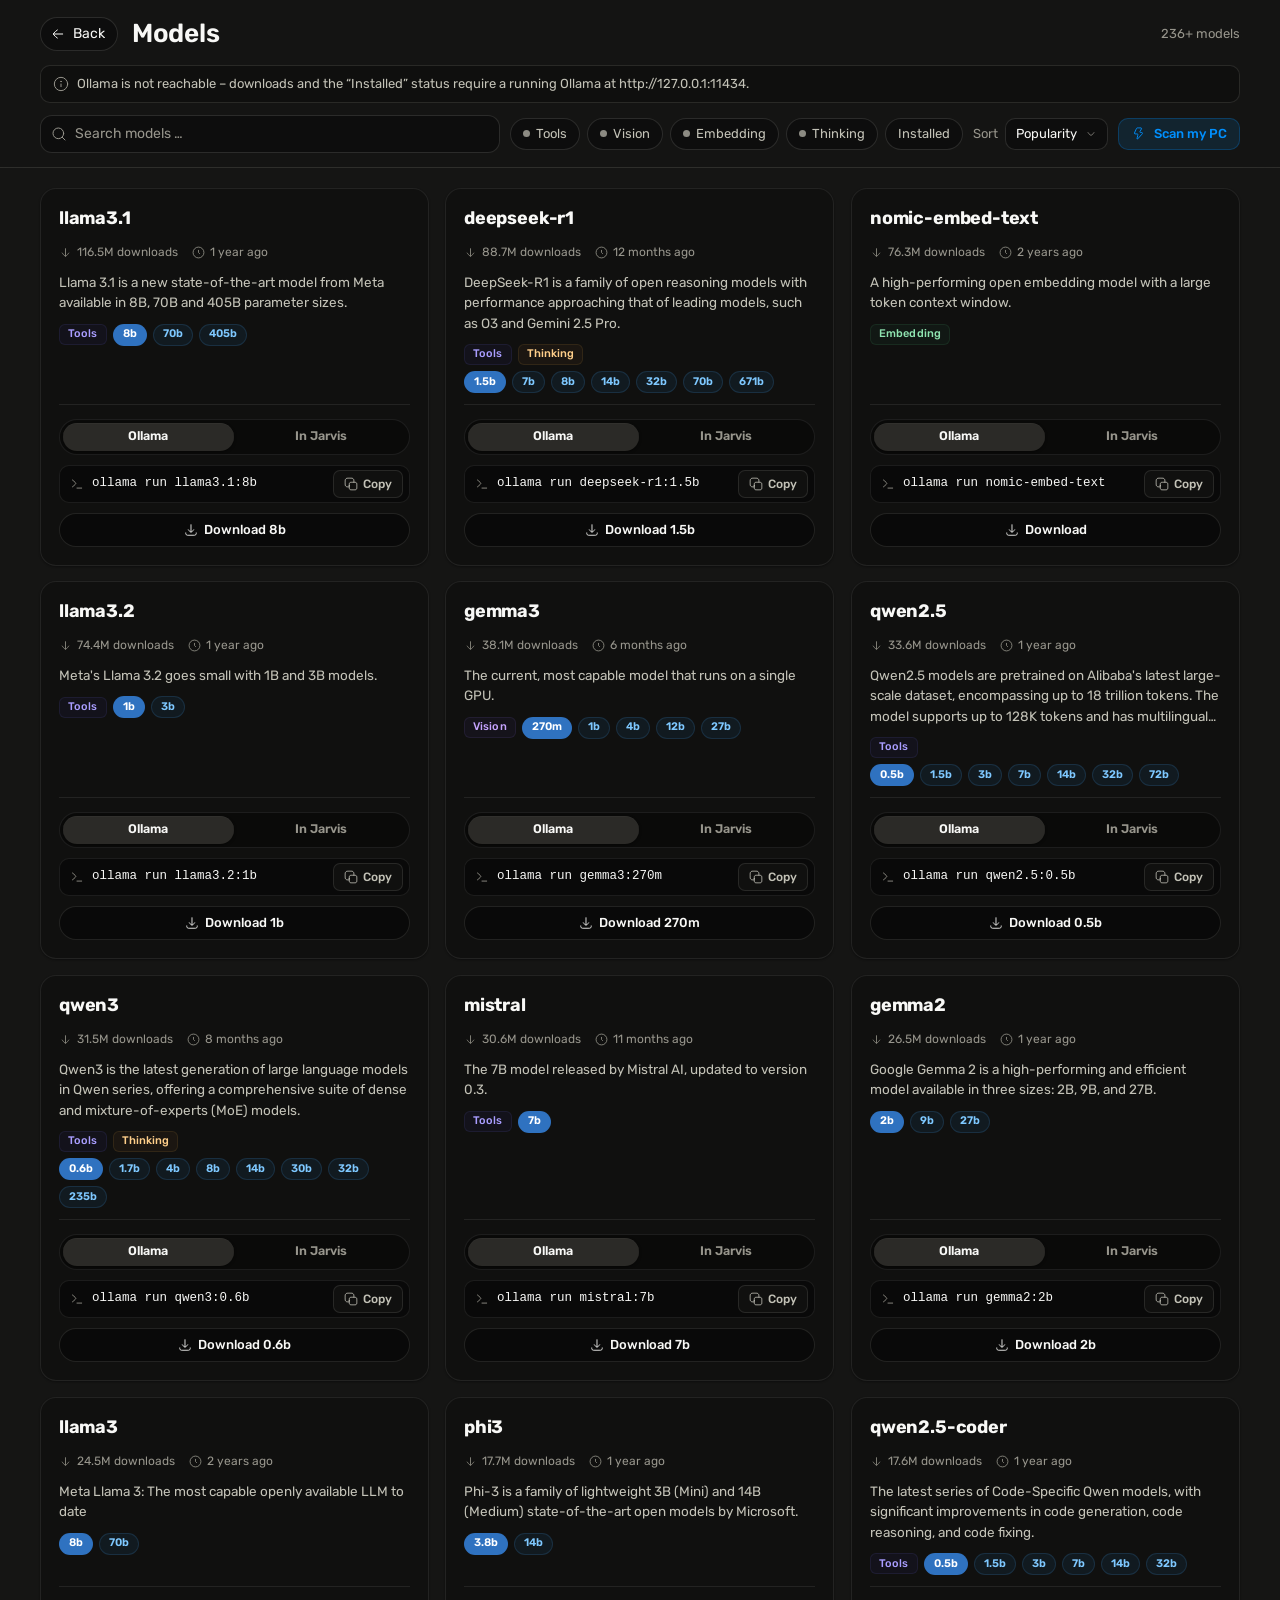
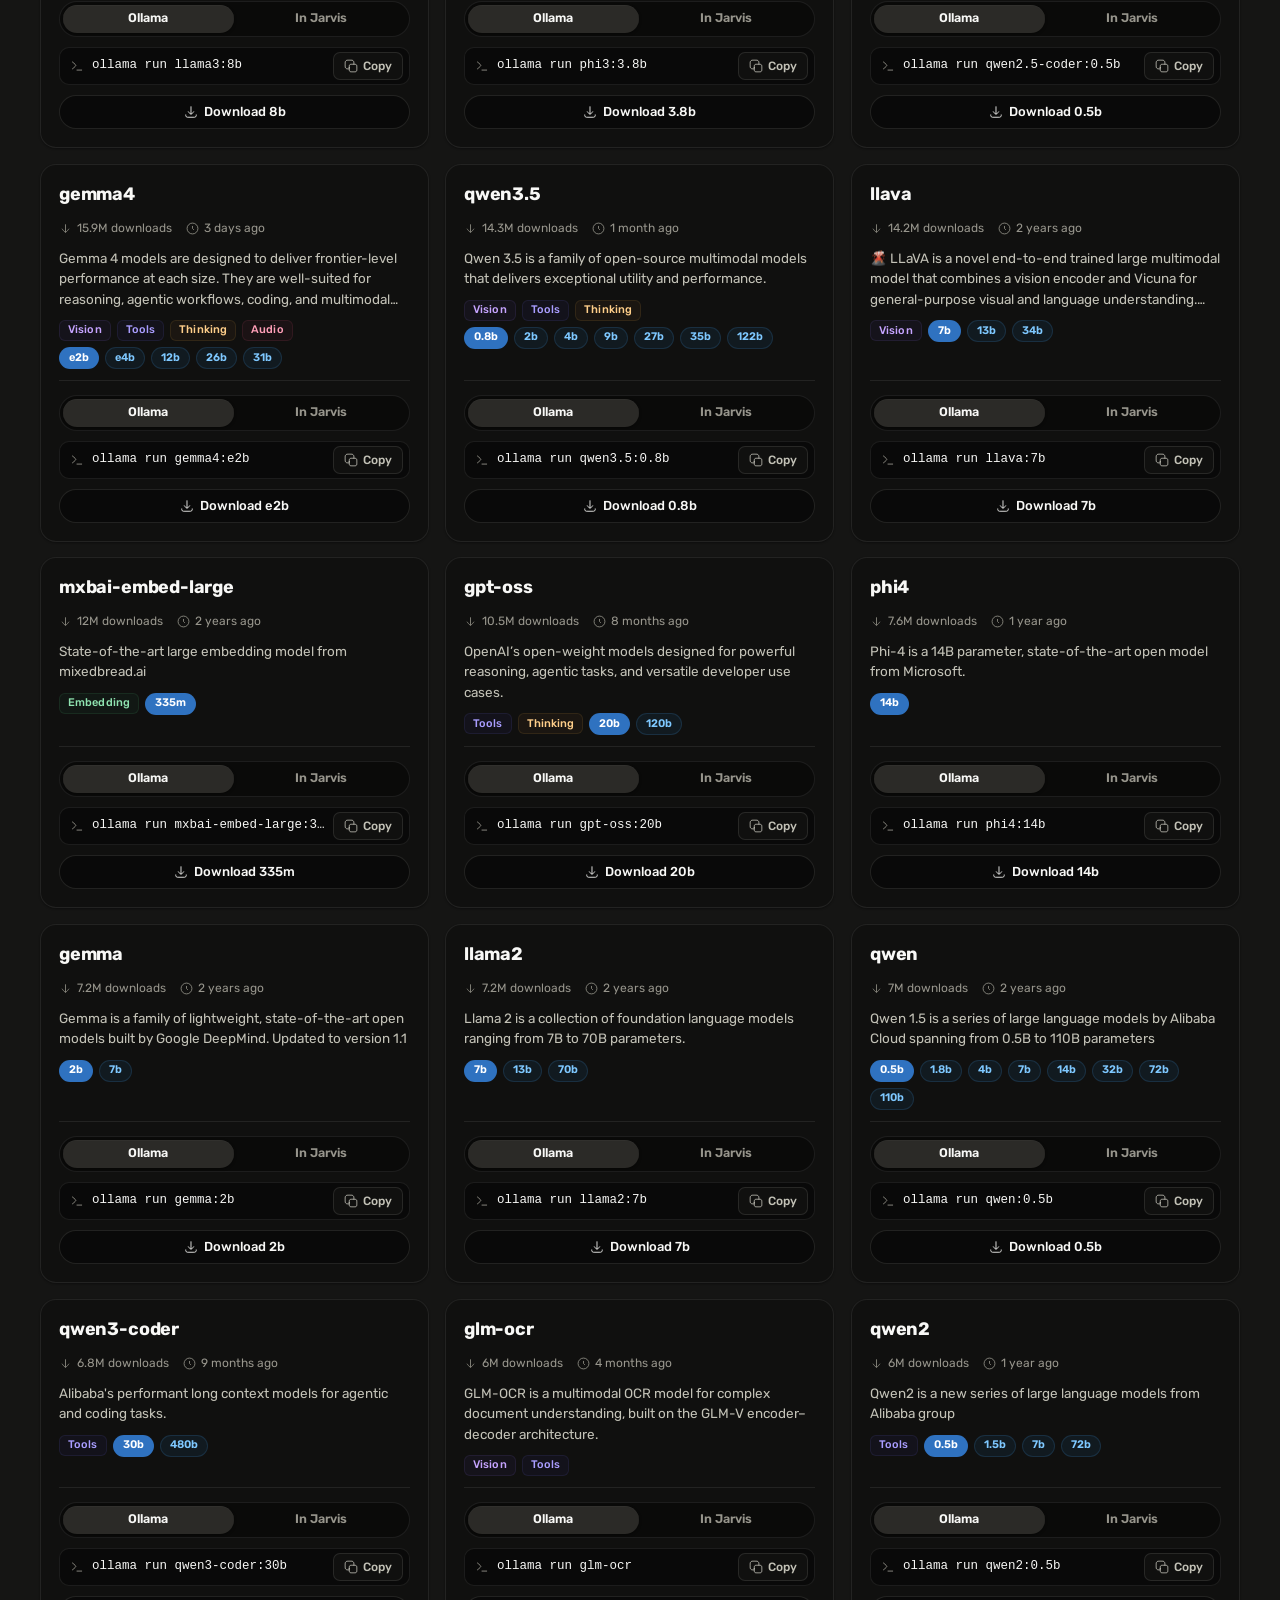
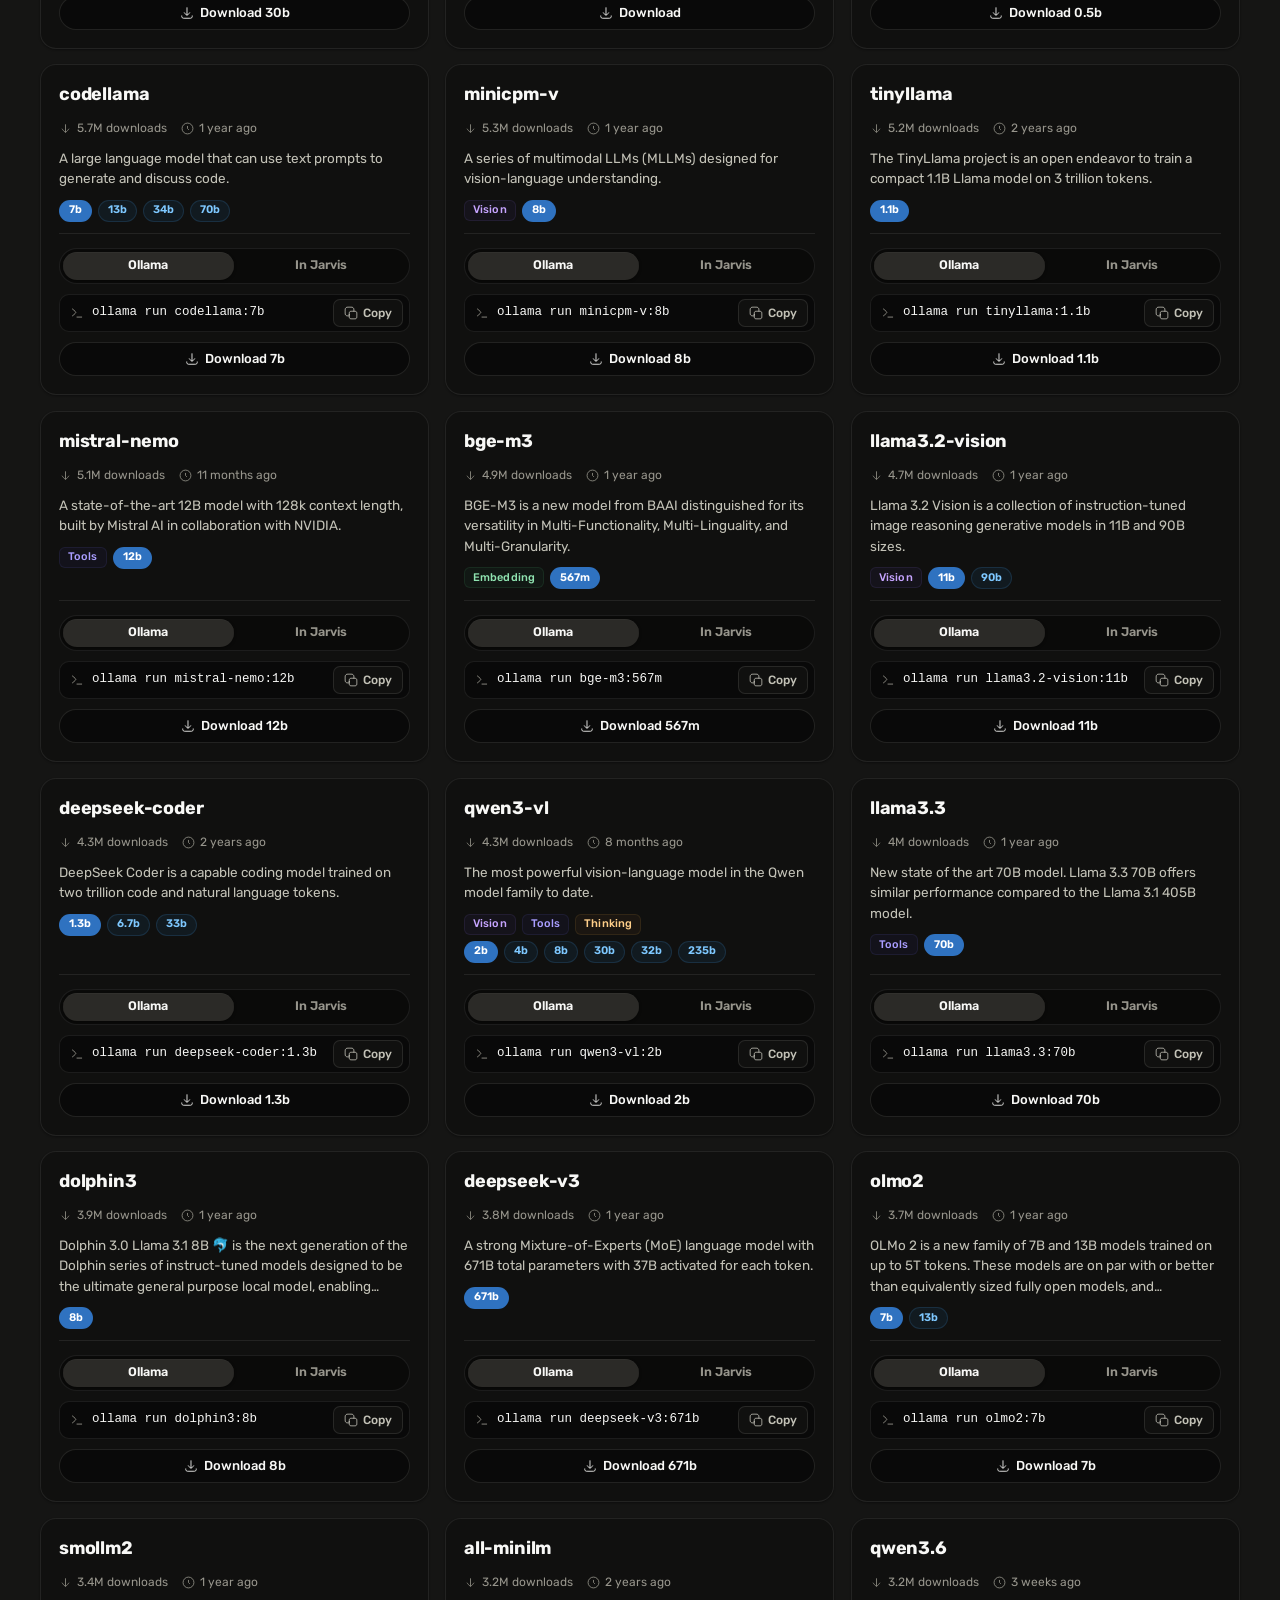
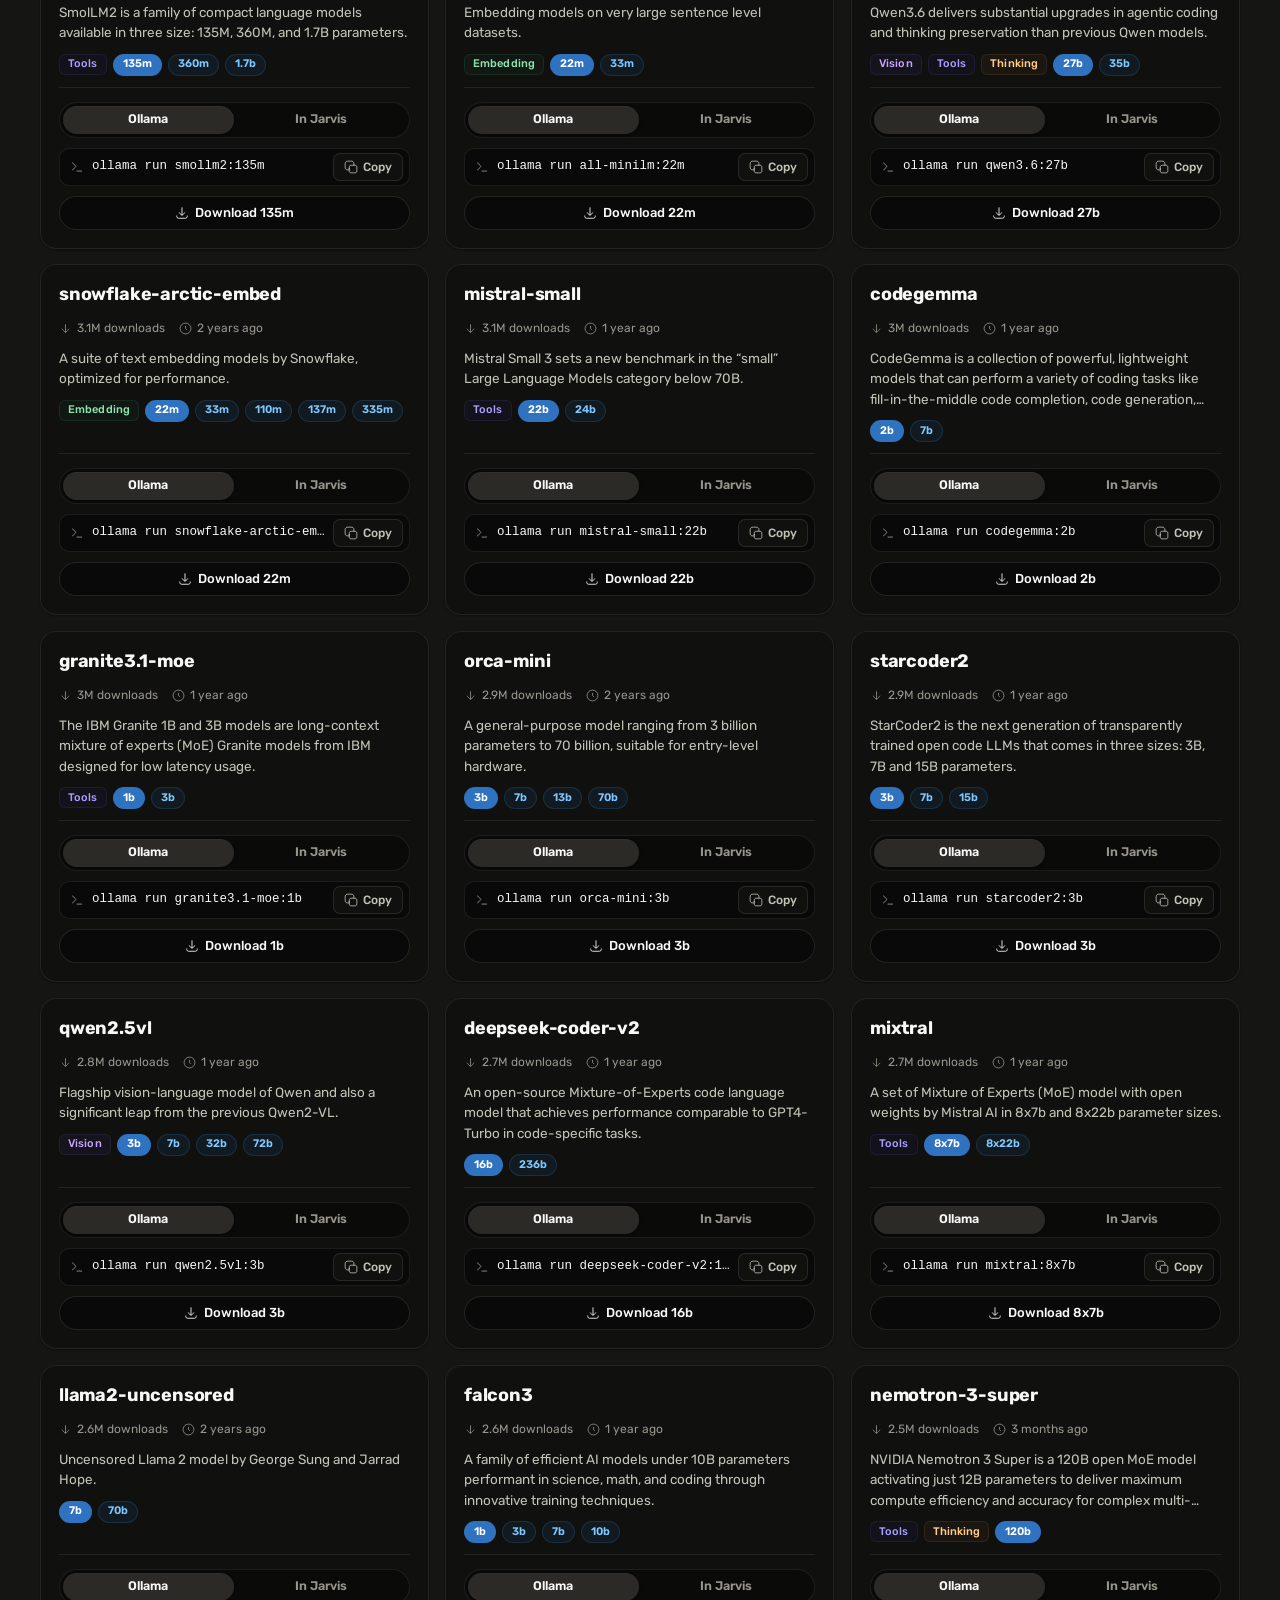
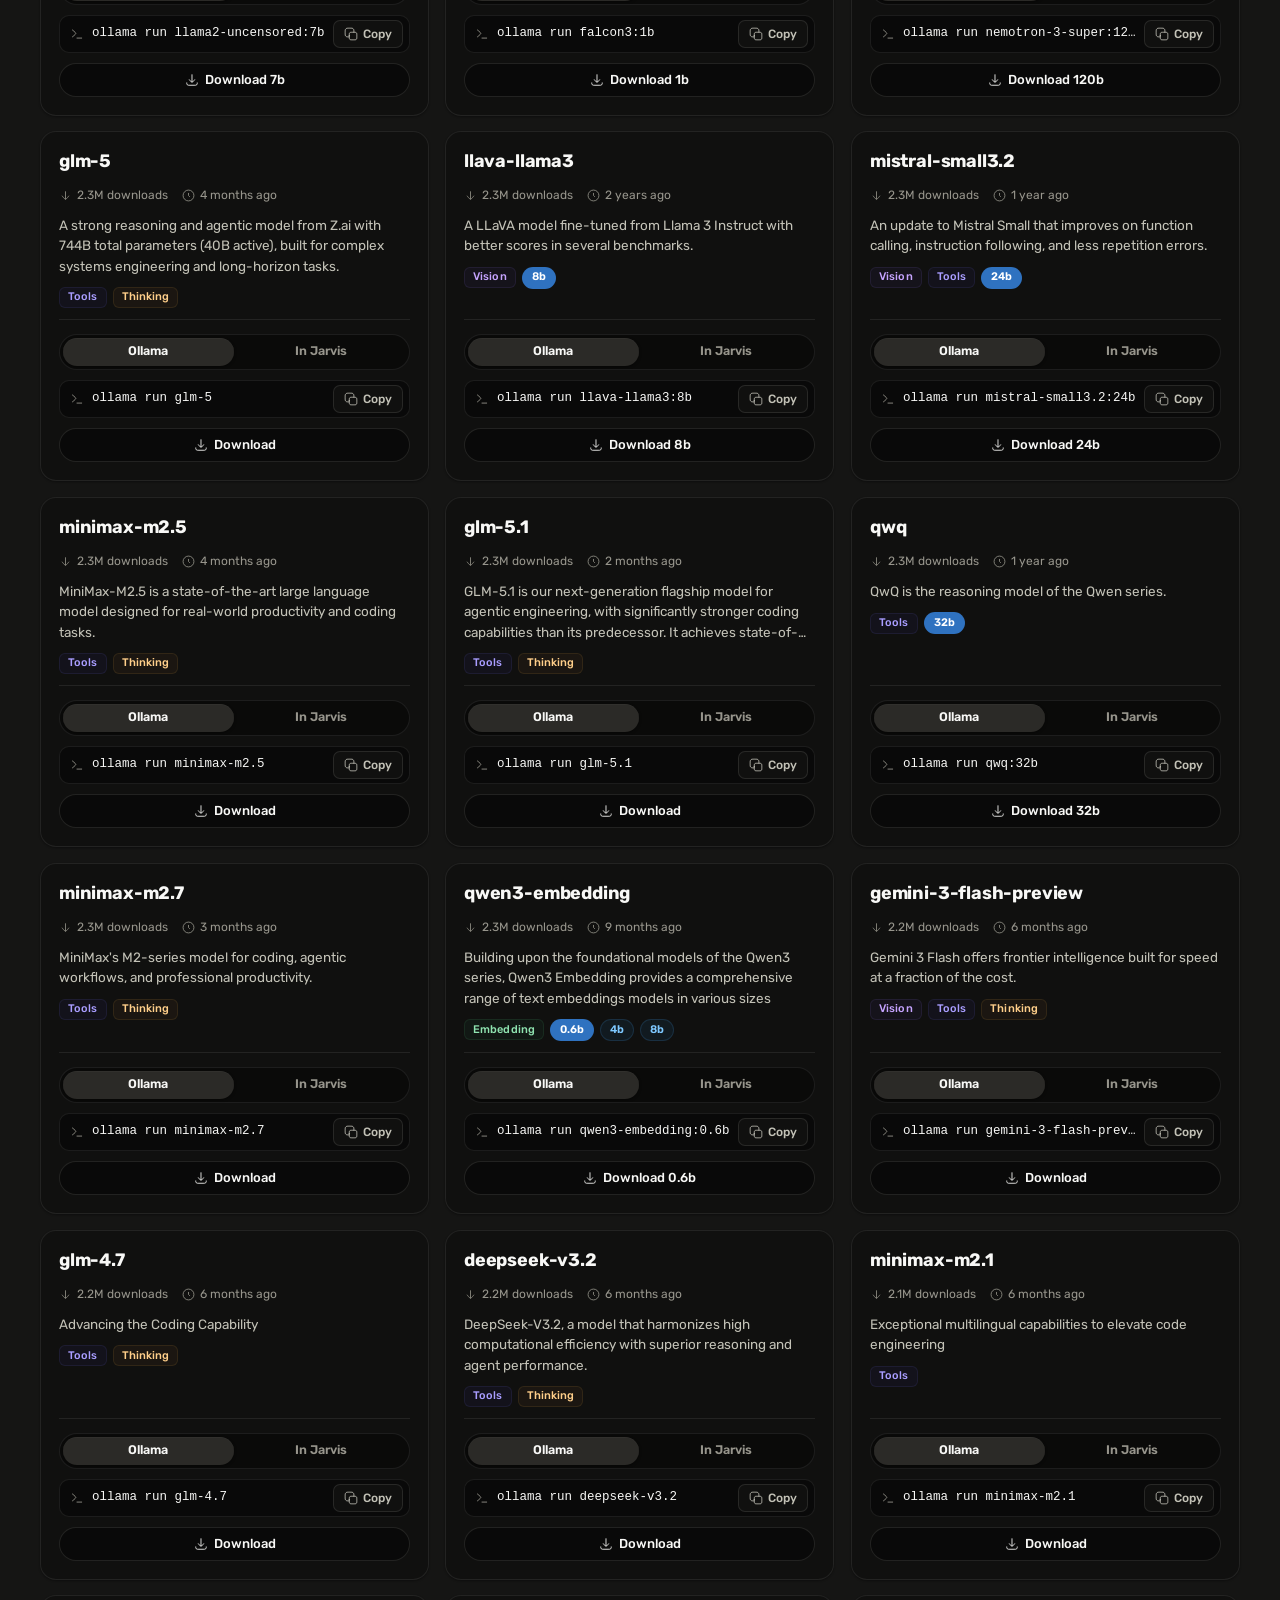
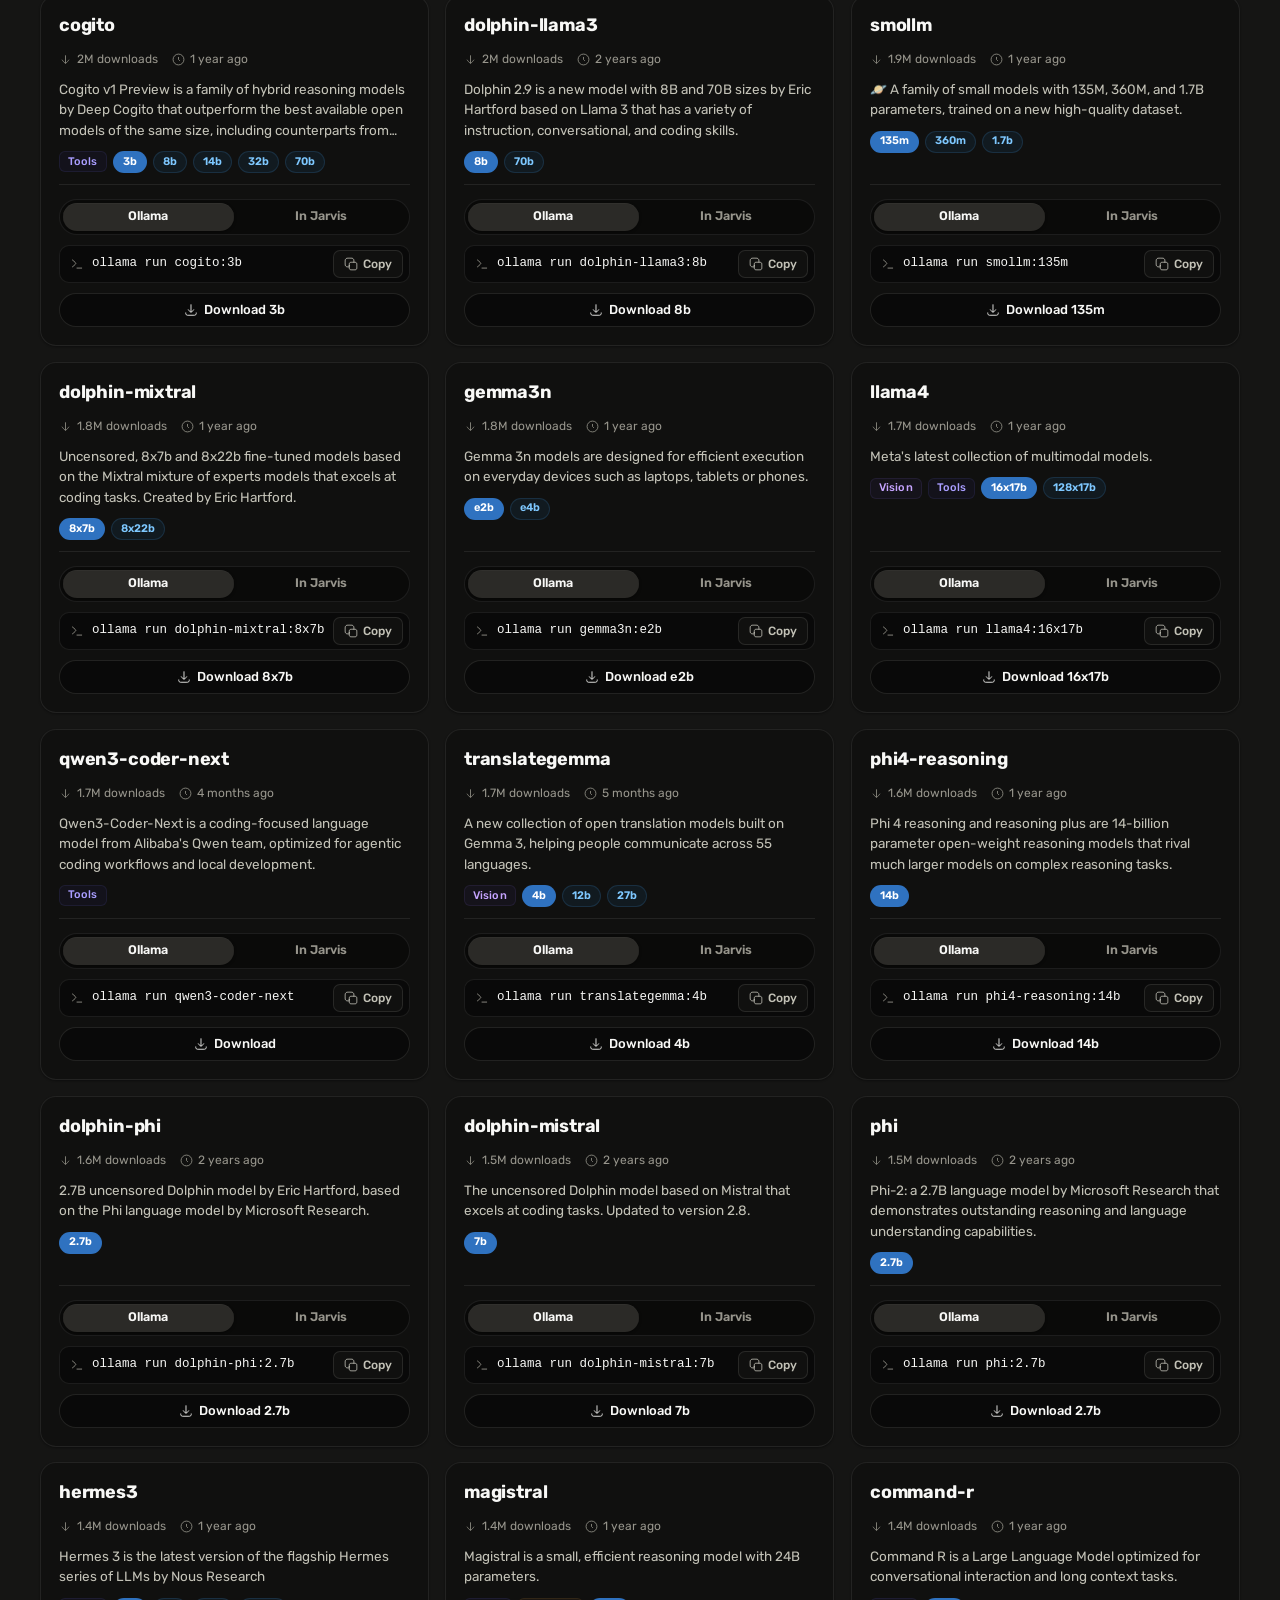
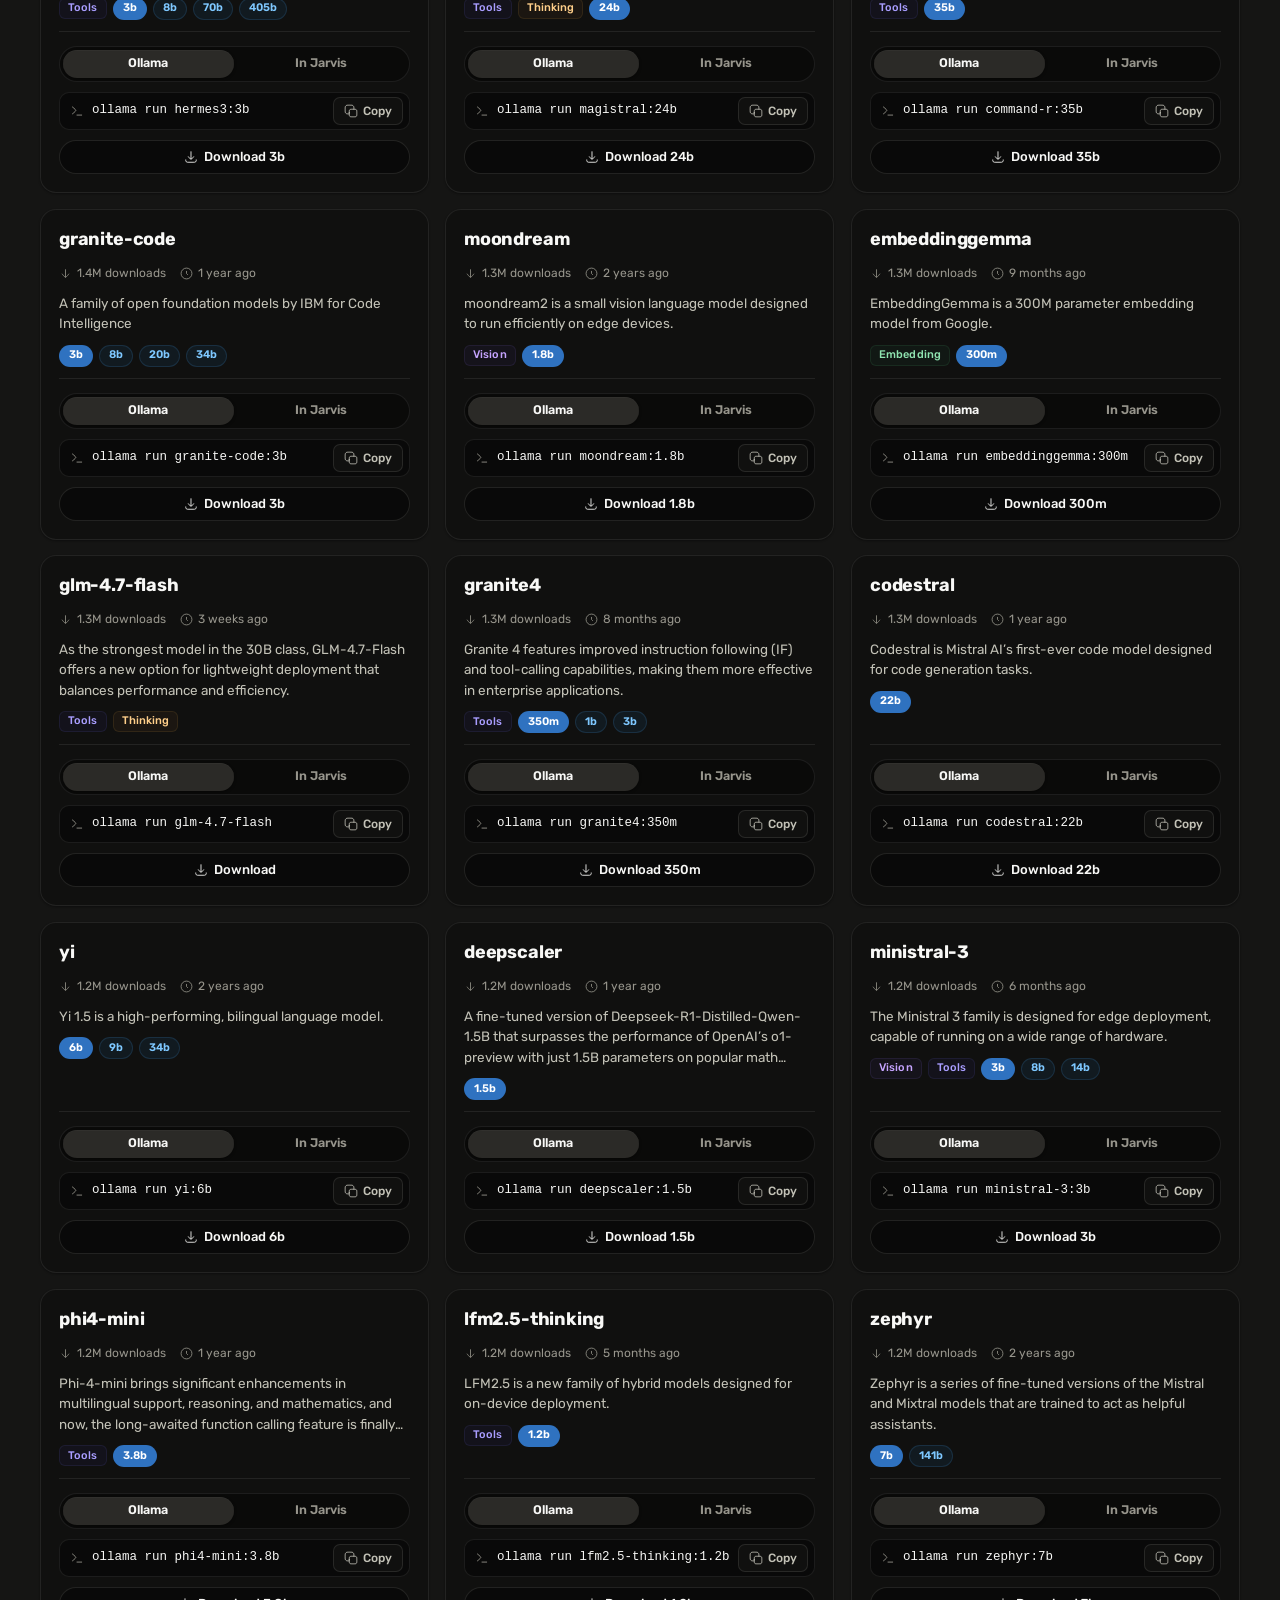
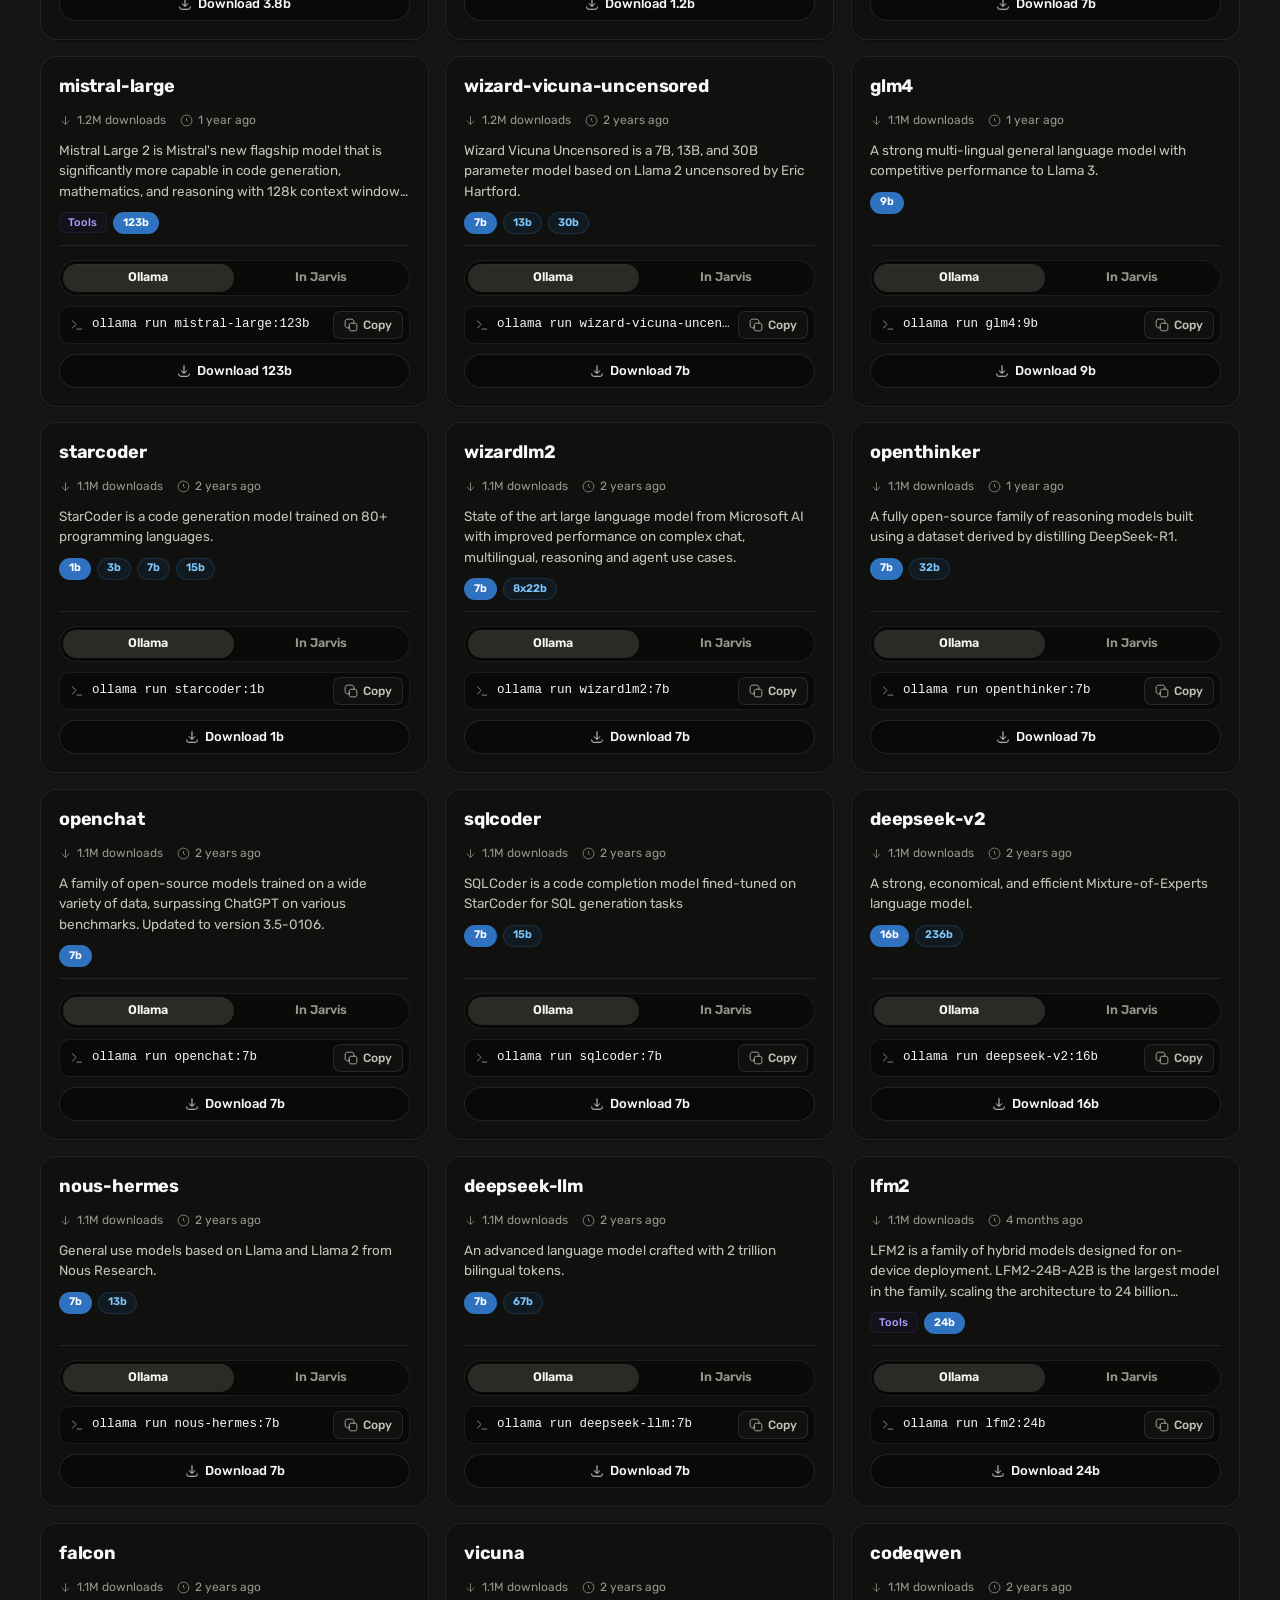
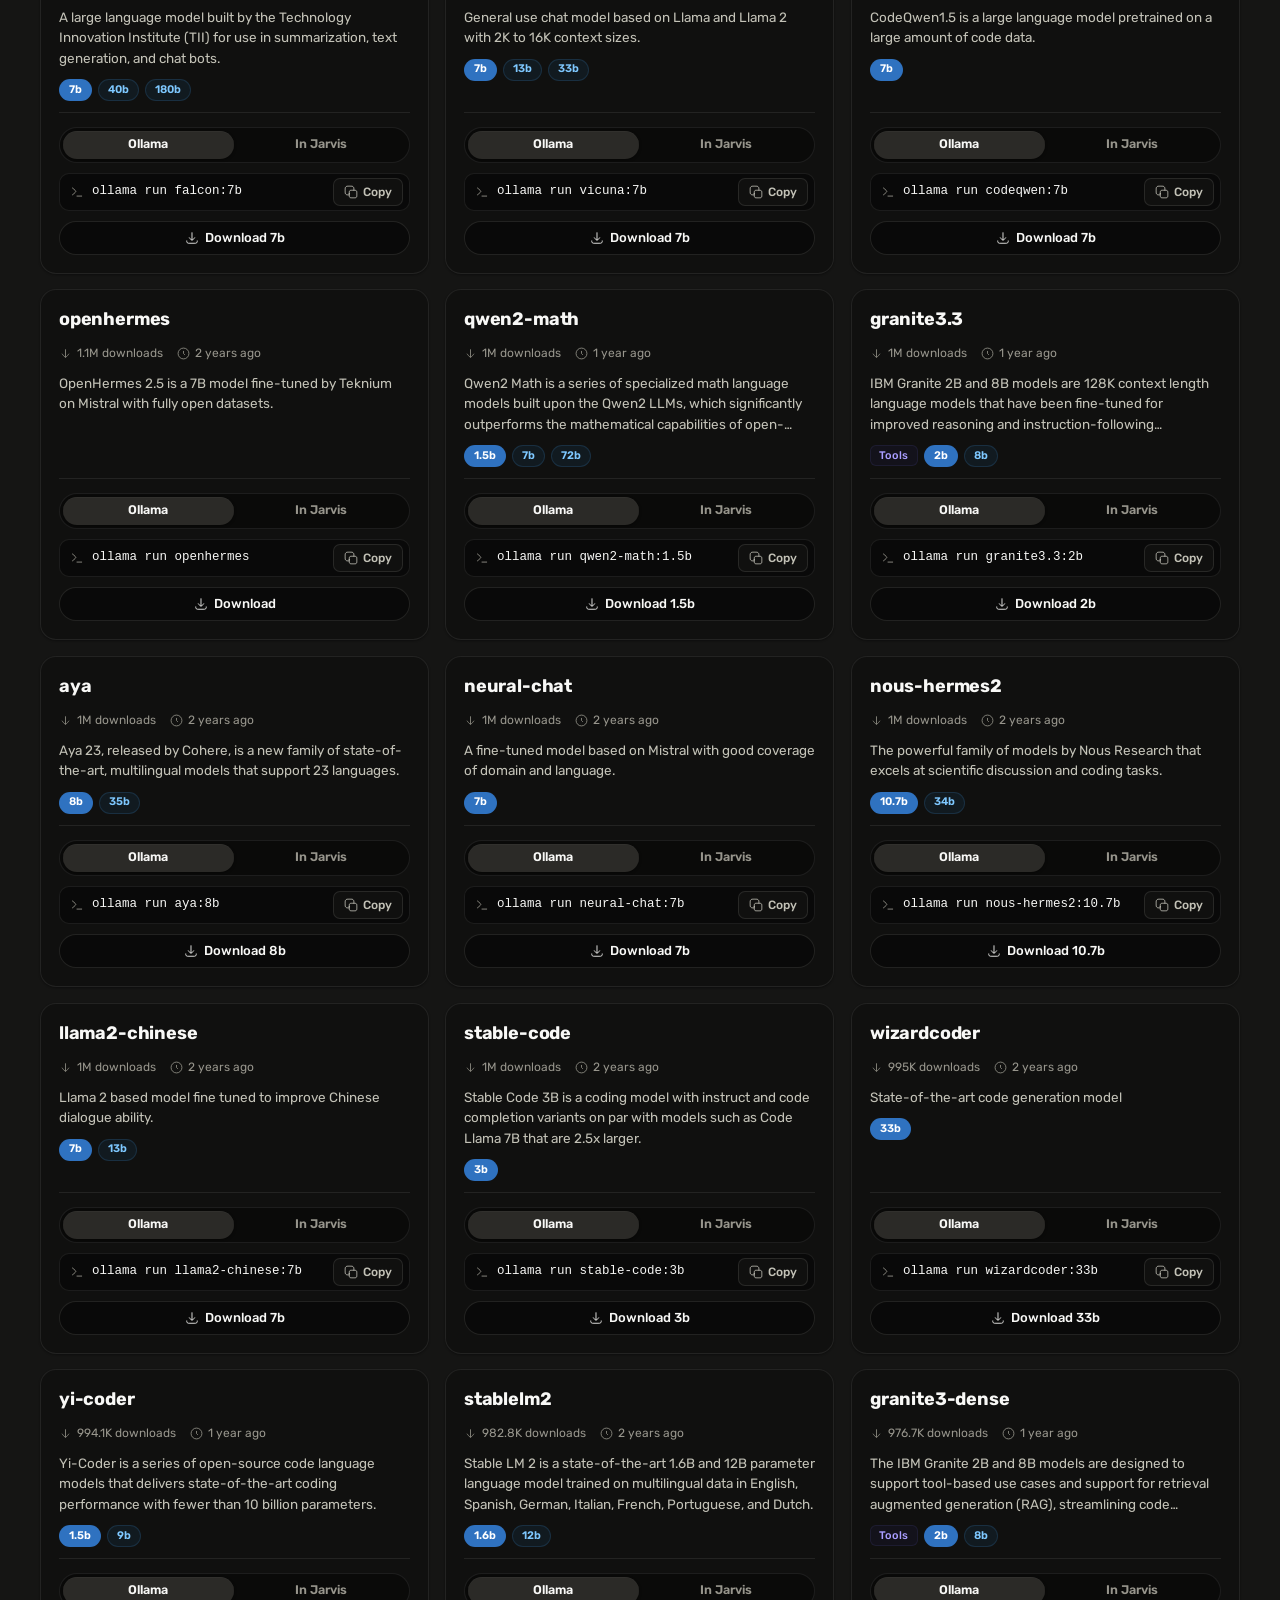
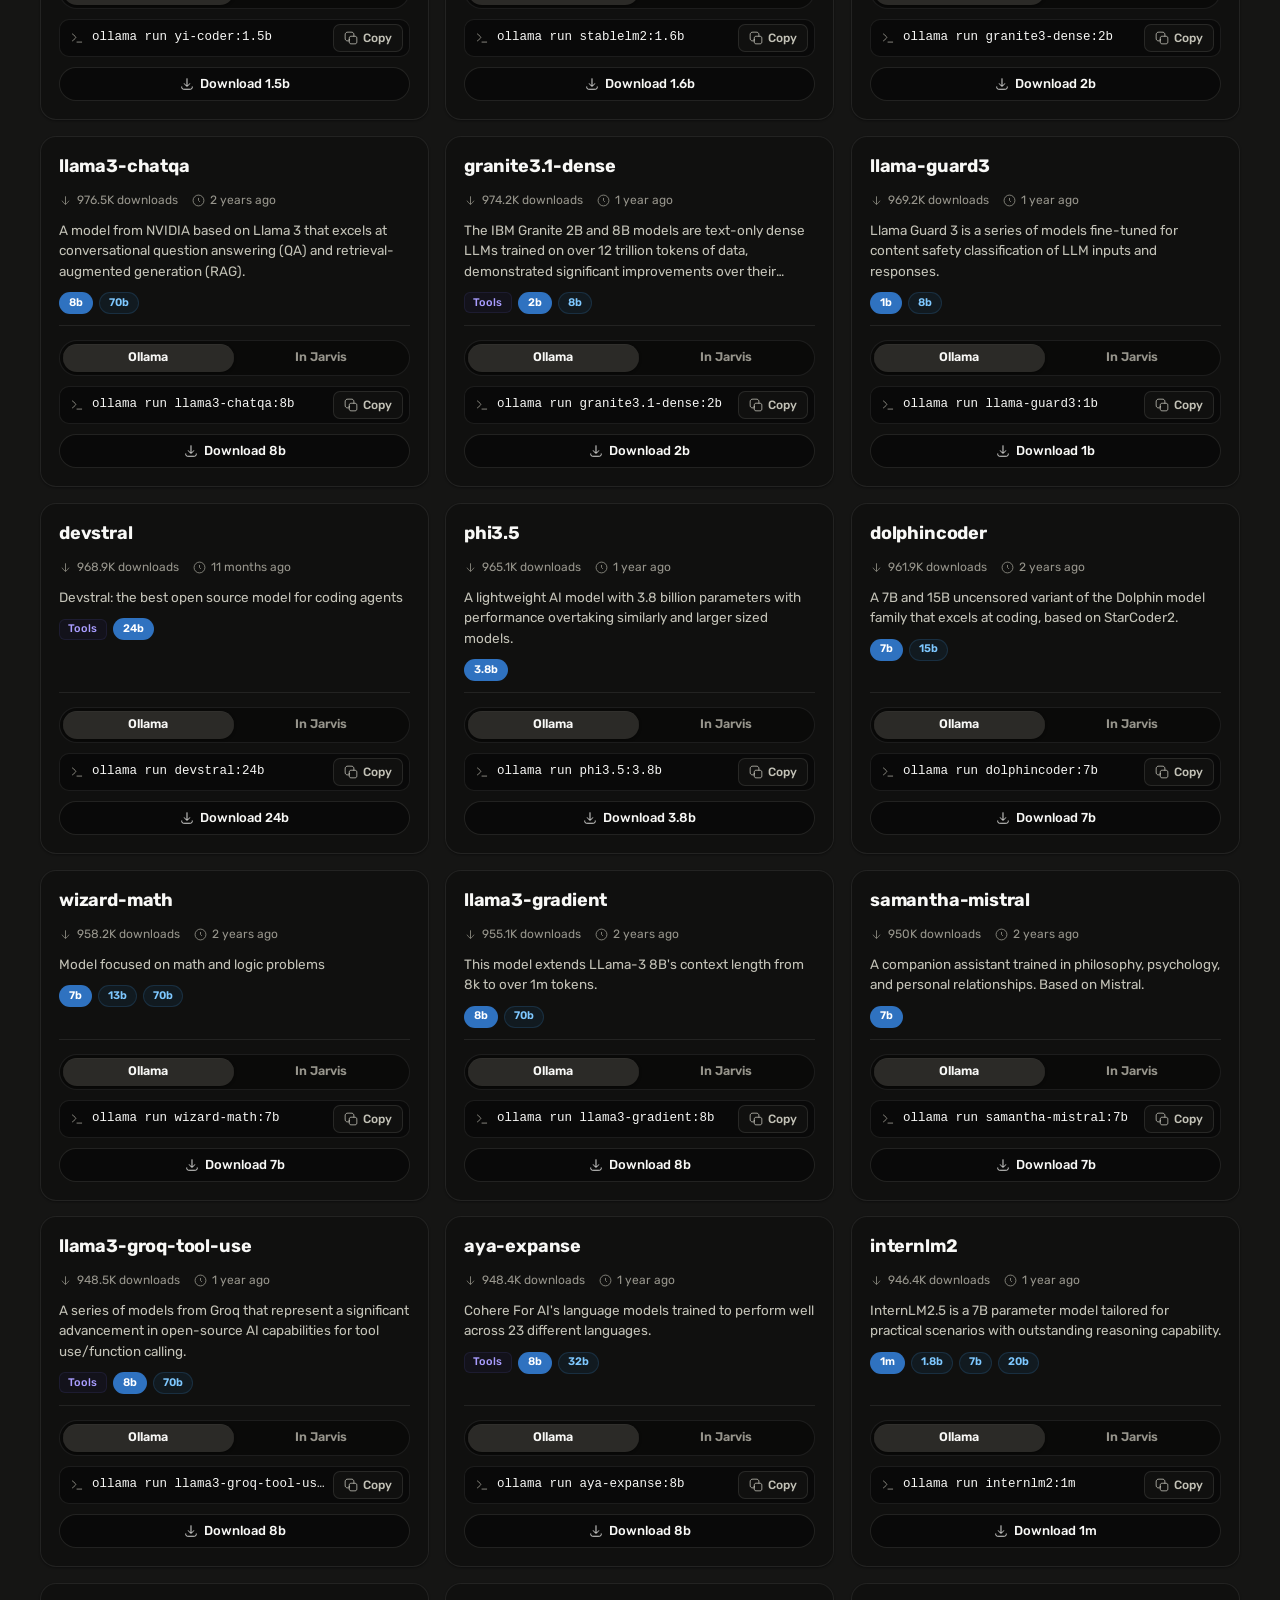
==== frontend/models.html @ 5a8ea724 "Initial public release Jarvis — a fully local, privacy-first AI assistant with a modern chat UI, pow" ====
<!doctype html>
<html
  lang="en"
  data-theme="jarvis"
  data-mode="dark"
  data-color-version="v2"
  class="h-screen antialiased"
>
  <head>
    <meta charset="utf-8" />
    <meta
      name="viewport"
      content="width=device-width,initial-scale=1,viewport-fit=cover"
    />
    <title>Jarvis – Models</title>
    <link rel="icon" type="image/svg+xml" href="assets/favicon.svg" />
    <link rel="shortcut icon" href="assets/favicon.ico" />
    <link rel="stylesheet" href="assets/css/theme.css" />
    <link rel="stylesheet" href="assets/css/models.css" />
    <link rel="stylesheet" href="assets/css/theme-ios.css" />
  </head>
  <body class="bg-bg-100 text-text-100 font-ui min-h-screen">
    <div id="models-app"></div>
    <script src="assets/js/hugeicons.js"></script>
    <script src="assets/js/models-catalog.js"></script>
    <script src="assets/js/models.js"></script>
  </body>
</html>
---- frontend/assets/css/theme.css ----
/* Jarvis / Oddware – eigenes Fundament-Stylesheet.
   Enthält: Rubik-Fonts, Design-Tokens (dunkel), Basis (html/body), Layout-Gerüst
   (Sidebar/Content) und die wenigen genutzten Utility-Klassen. Von Grund auf geschrieben;
   Farb-/Maßwerte sind am gerenderten Zustand abgemessen. Wird von index.html UND models.html
   geladen. */

/* ---------- Rubik (Open Font License, lokal gebündelt) ---------- */
@font-face {
  font-family: "Rubik"; src: url(../fonts/rubik-latin.woff2) format("woff2");
  font-weight: 300 900; font-style: normal; font-display: swap;
  unicode-range: U+0000-00FF, U+0131, U+0152-0153, U+02BB-02BC, U+02C6, U+02DA, U+02DC, U+0304, U+0308, U+0329, U+2000-206F, U+20AC, U+2122, U+2191, U+2193, U+2212, U+2215, U+FEFF, U+FFFD;
}
@font-face {
  font-family: "Rubik"; src: url(../fonts/rubik-latin-ext.woff2) format("woff2");
  font-weight: 300 900; font-style: normal; font-display: swap;
  unicode-range: U+0100-02BA, U+02BD-02C5, U+02C7-02CC, U+02CE-02D7, U+02DD-02FF, U+0304, U+0308, U+0329, U+1D00-1DBF, U+1E00-1E9F, U+1EF2-1EFF, U+2020, U+20A0-20AB, U+20AD-20C0, U+2113, U+2C60-2C7F, U+A720-A7FF;
}
@font-face {
  font-family: "Rubik"; src: url(../fonts/rubik-latin-italic.woff2) format("woff2");
  font-weight: 300 900; font-style: italic; font-display: swap;
  unicode-range: U+0000-00FF, U+0131, U+0152-0153, U+02BB-02BC, U+02C6, U+02DA, U+02DC, U+0304, U+0308, U+0329, U+2000-206F, U+20AC, U+2122, U+2191, U+2193, U+2212, U+2215, U+FEFF, U+FFFD;
}
@font-face {
  font-family: "Rubik"; src: url(../fonts/rubik-latin-ext-italic.woff2) format("woff2");
  font-weight: 300 900; font-style: italic; font-display: swap;
  unicode-range: U+0100-02BA, U+02BD-02C5, U+02C7-02CC, U+02CE-02D7, U+02DD-02FF, U+0304, U+0308, U+0329, U+1D00-1DBF, U+1E00-1E9F, U+1EF2-1EFF, U+2020, U+20A0-20AB, U+20AD-20C0, U+2113, U+2C60-2C7F, U+A720-A7FF;
}
@font-face {
  font-family: OpenDyslexic; src: url(../fonts/opendyslexic-400-normal-1.woff2) format("woff2");
  font-weight: 400; font-style: normal;
}

/* ---------- Design-Tokens (dunkles Schema, immer aktiv) ---------- */
:root {
  --font-ui-sans: "Rubik", -apple-system, BlinkMacSystemFont, system-ui, "Segoe UI", Roboto, Helvetica, Arial, sans-serif;
  --font-ui-mono: ui-monospace, "SF Mono", SFMono-Regular, Menlo, Consolas, monospace;
  --font-ui: var(--font-ui-sans);
  --font-mono: var(--font-ui-mono);
  --font-open-dyslexic: "OpenDyslexic", "Comic Sans MS", ui-serif, serif;

  /* Hintergrund- und Textrampen (HSL-Tripel -> hsl(var(--x)) bzw. mit /alpha) */
  --bg-000: 60 2% 12%;
  --bg-100: 60 2% 8%;
  --bg-200: 60 2% 6%;
  --bg-300: 0 0% 5%;
  --bg-400: 0 0% 2.5%;
  --text-000: 60 14% 97%;
  --text-100: 60 14% 97%;
  --text-200: 55 9% 74%;
  --text-300: 55 9% 74%;
  --text-400: 48 5% 57%;
  --text-500: 48 5% 57%;
  --accent-100: 206 100% 50%;
  --border-100: 53 12% 87%;
  --oncolor-100: 0 0% 100%;

  /* Vollfarb-Tokens */
  --accent: #09f;
  --accent-10: rgba(0, 153, 255, 0.1);
  --core-red: #ff3a30;
  --core-10-red: rgba(255, 58, 48, 0.1);
  --extended-green: hsla(134, 55%, 55%, 1);
  --extended-10-green: rgba(50, 215, 75, 0.1);
  --extended-yellow: hsla(48, 100%, 54%, 1);
  --extended-10-yellow: rgba(255, 208, 20, 0.1);
  --extended-purple: hsla(259, 60%, 72%, 1);
  --danger-000: 0 77% 81%;
  --danger-100: 0 73% 59%;

  /* Radien */
  --r5: 6px; --r6: 8px; --r7: 16px; --r8: 12px;

  /* Weiß-Overlays (Fills / Trennlinien) */
  --fill-uncontained-default: hsl(0 0% 100% / 0);
  --fill-uncontained-hover: hsl(0 0% 100% / 0.08);
  --fill-uncontained-selected: hsl(0 0% 100% / 0.12);
  --fill-uncontained-disabled: hsl(0 0% 100% / 0);
  --t3: hsl(0 0% 100% / 0.12);
  --t6: hsl(0 0% 100% / 0.48);
  --t7: hsl(0 0% 100% / 0.7);

  /* Sidebar/Reihen-Metrik (df-*) */
  --df-hover: hsl(0 0% 100% / 0.05);
  --df-selected: hsl(0 0% 100% / 0.1);
  --df-row-h: 26px;
  --df-row-px: 8px;
  --df-row-gap: 8px;
  --df-row-font: 14px;
  --df-group-pt: 12px;
  --df-leading-slot: 24px;
  --df-icon-size: 16px;
  --df-radius-pill: 8px;
  --df-footer-btn-size: 24px;
  --df-footer-gap: 3px;
  --df-radius-card: 8px;
  --df-sidebar-width: 288px;
  --df-sidebar-bg: 0 0% 10.6%;

  /* Chat-Abstände / Icon-Größen / Spacing-Skala */
  --chat-item-gap: 9px;
  --chat-turn-gap: 14px;
  --class-small-icon: 12px;
  --class-base-icon: 16px;
  --ui-slider-handle: hsl(55 6% 63%);
  --g3: 4px; --g4: 5px; --g5: 6px;
  --h1: 12px; --h8: 44px;
  --p1: 2px; --p2: 3px; --p3: 4px; --p5: 6px; --p7: 10px;
  --hero-hue: 265;
}

/* ---------- Basis ---------- */
*, *::before, *::after { box-sizing: border-box; }
/* Reset für Formular-/Interaktions-Elemente (ersetzt den früheren globalen Preflight-Reset).
   Ohne ihn zeigen native <button> ihre graue UA-Fläche + einen Default-Rahmen –
   z. B. als „weißer Kasten" hinter Icon-Buttons wie dem Lautsprecher. Eigene Komponenten-Klassen
   (.jv-*, .mdl-*) setzen ihre eigene Fläche und überschreiben diesen Reset. */
button, input, optgroup, select, textarea {
  font: inherit;
  color: inherit;
  letter-spacing: inherit;
  margin: 0;
}
button, [type="button"], [type="reset"], [type="submit"] {
  padding: 0;
  border: 0;
  background: transparent;
  background-image: none;
  cursor: pointer;
}
button:disabled { cursor: default; }
html { height: 100%; }
body {
  margin: 0;
  min-height: 100vh;
  background: hsl(var(--bg-100));
  color: hsl(var(--text-100));
  font-family: var(--font-ui-sans);
  font-size: 14px;
  line-height: 1.5;
  -webkit-font-smoothing: antialiased;
  text-rendering: optimizeLegibility;
}
.sr-only {
  position: absolute; width: 1px; height: 1px; padding: 0; margin: -1px;
  overflow: hidden; clip: rect(0, 0, 0, 0); white-space: nowrap; border: 0;
}
.hidden { display: none !important; }

/* ---------- Layout-Gerüst (Sidebar links, Content rechts) ----------
   app.css setzt html.h-screen{zoom:1.25; height:80vh} + body{height:80vh}, damit alles 25% größer
   wird und trotzdem auf einen Bildschirm passt (80vh × 1.25 = volle Viewport-Höhe). Die App-Shell
   muss darum ebenfalls 80vh hoch sein – sonst reißt die Höhen-Kette und der Composer läuft unten raus. */
.epitaxy-root {
  height: 80vh;
  max-height: 80vh;
  overflow: hidden;
  background: hsl(var(--bg-100));
}
.dframe-root {
  position: relative;
  display: flex;
  width: 100%;
  height: 100%;
  min-height: 0;
}
.dframe-sidebar {
  position: absolute;
  top: 8px; left: 8px; bottom: 8px;
  width: var(--df-sidebar-width, 288px);
  z-index: 20;
  display: flex;
  flex-direction: column;
  border-radius: var(--df-radius-card, 8px);
  background: hsl(var(--df-sidebar-bg, 0 0% 10.6%));
  box-shadow: inset 0 0 0 1px hsl(0 0% 16%), 0 4px 24px hsl(0 0% 2% / 0.28);
  user-select: none;
}
.dframe-sidebar-body {
  display: flex;
  flex-direction: column;
  flex: 1 1 auto;
  min-height: 0;
}
.dframe-content {
  flex: 1 1 auto;
  min-width: 0;
  height: 100%;
}
.dframe-content-inner {
  height: 100%;
  display: flex;
  flex-direction: column;
  min-width: 0;
  padding-left: calc(var(--df-sidebar-width, 288px) + 16px);
}

/* ---------- Utilities (die im HTML/JS noch genutzt werden) ---------- */
.truncate { overflow: hidden; text-overflow: ellipsis; white-space: nowrap; }
.min-w-0 { min-width: 0; }
.overflow-y-auto { overflow-y: auto; }
.df-leading-slot {
  position: relative; display: inline-flex; flex: 0 0 auto;
  align-items: center; justify-content: center;
  width: var(--df-leading-slot, 24px);
}
.text-title { font-size: clamp(24px, 2.6vw, 30px); font-weight: 400; letter-spacing: -0.01em; }
.epitaxy-composer-width {
  width: 100%;
  max-width: 1024px;
  margin: 0 auto;
  padding: 0 32px;
}
---- frontend/assets/css/models.css ----
/* Jarvis – Modell-Bibliothek. Nutzt die Design-Tokens aus theme.css
   (hsl(var(--bg-100)) etc.) und übernimmt Easing/Popup-Gefühl aus app.css. */

:root {
  /* Starkes ease-out wie in jarvis.css – gibt Animationen Punch */
  --mdl-ease: cubic-bezier(0.23, 1, 0.32, 1);
  --mdl-radius: 16px;
  --mdl-radius-sm: 10px;
}

* { box-sizing: border-box; }

body {
  margin: 0;
  background: hsl(var(--bg-100));
  color: hsl(var(--text-100));
}

#models-app {
  display: flex;
  flex-direction: column;
  min-height: 100dvh;
}

/* ----------------------------------------------------------------------------
   Kopfbereich (sticky)
   ------------------------------------------------------------------------- */
.mdl-header {
  position: sticky;
  top: 0;
  z-index: 10;
  display: flex;
  flex-direction: column;
  gap: 12px;
  padding: 14px clamp(16px, 4vw, 40px) 14px;
  background: hsl(var(--bg-100) / 0.85);
  backdrop-filter: blur(12px);
  border-bottom: 1px solid hsl(var(--border-100) / 0.12);
}

.mdl-header-top {
  display: flex;
  align-items: center;
  gap: 14px;
}

/* Zurück-Button: Pfeil-Icon + Text */
.mdl-back {
  display: inline-flex;
  align-items: center;
  gap: 7px;
  height: 34px;
  padding: 0 12px 0 9px;
  font: inherit;
  font-size: 14px;
  color: hsl(var(--text-100));
  text-decoration: none;
  background: hsl(var(--bg-300));
  border: 1px solid hsl(var(--border-100) / 0.14);
  border-radius: var(--mdl-radius-sm);
  cursor: pointer;
  transition: background 140ms var(--mdl-ease), transform 140ms var(--mdl-ease);
}
.mdl-back .mdl-ico { width: 16px; height: 16px; flex: 0 0 auto; }
.mdl-back:active { transform: scale(0.97); }

.mdl-title {
  margin: 0;
  font-size: clamp(20px, 3vw, 26px);
  font-weight: 600;
  letter-spacing: -0.01em;
  color: hsl(var(--text-100));
}

.mdl-count {
  margin-left: auto;
  font-size: 13px;
  color: hsl(var(--text-500));
  white-space: nowrap;
}

/* Hinweisleiste (Ollama offline) – dezent, einklappbar via [hidden] */
.mdl-notice {
  display: flex;
  align-items: center;
  gap: 8px;
  padding: 8px 12px;
  font-size: 13px;
  color: hsl(var(--text-300));
  background: hsl(var(--bg-300) / 0.6);
  border: 1px solid hsl(var(--border-100) / 0.12);
  border-radius: var(--mdl-radius-sm);
}
.mdl-notice .mdl-ico { width: 16px; height: 16px; flex: 0 0 auto; color: hsl(var(--text-500)); }
.mdl-notice[hidden] { display: none; }

/* Steuerleiste: Suche, Chips, Sortierung */
.mdl-controls {
  display: flex;
  align-items: center;
  gap: 10px;
  flex-wrap: wrap;
}

.mdl-search {
  position: relative;
  display: flex;
  align-items: center;
  flex: 1 1 240px;
  min-width: 200px;
}
.mdl-search .mdl-ico {
  position: absolute;
  left: 11px;
  width: 16px;
  height: 16px;
  color: hsl(var(--text-500));
  pointer-events: none;
}
.mdl-search input {
  width: 100%;
  height: 38px;
  padding: 0 12px 0 34px;
  font: inherit;
  font-size: 14px;
  color: hsl(var(--text-100));
  background: hsl(var(--bg-300));
  border: 1px solid hsl(var(--border-100) / 0.14);
  border-radius: var(--mdl-radius-sm);
  outline: none;
  transition: border-color 140ms var(--mdl-ease), box-shadow 140ms var(--mdl-ease);
}
.mdl-search input::placeholder { color: hsl(var(--text-500)); }
.mdl-search input:focus {
  border-color: hsl(var(--accent-100) / 0.7);
  box-shadow: 0 0 0 3px hsl(var(--accent-100) / 0.18);
}

/* Filter-Chips */
.mdl-chips {
  display: flex;
  align-items: center;
  gap: 7px;
  flex-wrap: wrap;
}
.mdl-chip {
  display: inline-flex;
  align-items: center;
  gap: 6px;
  height: 32px;
  padding: 0 12px;
  font: inherit;
  font-size: 13px;
  color: hsl(var(--text-300));
  background: hsl(var(--bg-300));
  border: 1px solid hsl(var(--border-100) / 0.14);
  border-radius: 999px;
  cursor: pointer;
  white-space: nowrap;
  transition: background 130ms var(--mdl-ease), color 130ms var(--mdl-ease),
    border-color 130ms var(--mdl-ease), transform 130ms var(--mdl-ease);
}
.mdl-chip .mdl-dot {
  width: 7px;
  height: 7px;
  border-radius: 50%;
  flex: 0 0 auto;
  background: currentColor;
  opacity: 0.7;
}
.mdl-chip:active { transform: scale(0.96); }
.mdl-chip[aria-pressed="true"] {
  color: hsl(var(--oncolor-100));
  background: hsl(var(--accent-100));
  border-color: transparent;
}

/* Sortierung */
.mdl-sort {
  display: inline-flex;
  align-items: center;
  gap: 7px;
  margin-left: auto;
  font-size: 13px;
  color: hsl(var(--text-500));
}
/* Custom Dropdown (ersetzt natives <select> – projektweit nur custom Popups). */
.mdl-sort-trigger {
  display: inline-flex;
  align-items: center;
  gap: 8px;
  height: 32px;
  padding: 0 10px;
  font: inherit;
  font-size: 13px;
  color: hsl(var(--text-100));
  background: hsl(var(--bg-300));
  border: 1px solid hsl(var(--border-100) / 0.14);
  border-radius: var(--mdl-radius-sm);
  cursor: pointer;
  outline: none;
  transition: border-color 140ms var(--mdl-ease);
}
.mdl-sort-trigger:hover { border-color: hsl(var(--border-100) / 0.3); }
.mdl-sort-trigger[aria-expanded="true"],
.mdl-sort-trigger:focus-visible { border-color: hsl(var(--accent-100) / 0.7); }
.mdl-sort-caret { flex: 0 0 auto; color: hsl(var(--text-400)); transition: transform 160ms var(--mdl-ease); }
.mdl-sort-trigger[aria-expanded="true"] .mdl-sort-caret { transform: rotate(180deg); }
.mdl-sort-menu {
  position: fixed;
  z-index: 1000;
  min-width: 170px;
  display: flex;
  flex-direction: column;
  padding: 5px;
  background: hsl(var(--bg-300));
  border: 1px solid hsl(var(--border-100) / 0.16);
  border-radius: var(--mdl-radius-sm);
  box-shadow: 0 16px 40px -12px rgba(0, 0, 0, 0.55);
  opacity: 0;
  transform: scale(0.97) translateY(-4px);
  transform-origin: top left;
  pointer-events: none;
  transition: opacity 150ms var(--mdl-ease), transform 150ms var(--mdl-ease);
}
.mdl-sort-menu[data-open="true"] { opacity: 1; transform: none; pointer-events: auto; }
.mdl-sort-item {
  display: flex;
  align-items: center;
  gap: 8px;
  width: 100%;
  text-align: left;
  padding: 7px 9px;
  border: 0;
  background: transparent;
  border-radius: 7px;
  font: inherit;
  font-size: 13px;
  color: hsl(var(--text-100));
  cursor: pointer;
  transition: background 120ms var(--mdl-ease);
}
.mdl-sort-item:hover { background: hsl(var(--text-100) / 0.08); }
.mdl-sort-item span { flex: 1 1 auto; }
.mdl-sort-check { flex: 0 0 auto; color: hsl(var(--accent-100)); opacity: 0; }
.mdl-sort-item[aria-checked="true"] .mdl-sort-check { opacity: 1; }

/* ----------------------------------------------------------------------------
   Grid / Karten
   ------------------------------------------------------------------------- */
.mdl-grid {
  flex: 1 1 auto;
  display: grid;
  grid-template-columns: repeat(auto-fill, minmax(320px, 1fr));
  gap: 16px;
  padding: 20px clamp(16px, 4vw, 40px) 56px;
  align-content: start;
}
/* Trigger fürs Nachladen der Library beim Scrollen (unsichtbar, volle Zeilenbreite) */
.mdl-sentinel { grid-column: 1 / -1; height: 1px; }

/* Dezenter Lade-Indikator am Listenende – nur während des Nachladens sichtbar/animiert. */
.mdl-more {
  grid-column: 1 / -1;
  display: flex;
  gap: 6px;
  justify-content: center;
  align-items: center;
  min-height: 26px;
  padding: 6px 0 2px;
  opacity: 0;
  transition: opacity 160ms cubic-bezier(0.23, 1, 0.32, 1);
}
.mdl-more.is-loading { opacity: 1; }
.mdl-more i {
  width: 6px;
  height: 6px;
  border-radius: 50%;
  background: hsl(var(--accent-100));
  transform: scale(0.7);
  opacity: 0.45;
  will-change: transform, opacity;
}
.mdl-more.is-loading i { animation: mdl-more-bounce 900ms cubic-bezier(0.23, 1, 0.32, 1) infinite; }
.mdl-more.is-loading i:nth-child(2) { animation-delay: 120ms; }
.mdl-more.is-loading i:nth-child(3) { animation-delay: 240ms; }
@keyframes mdl-more-bounce {
  0%, 100% { transform: scale(0.7); opacity: 0.4; }
  40%      { transform: scale(1);   opacity: 1; }
}
@media (prefers-reduced-motion: reduce) {
  .mdl-more i { transform: scale(0.85); opacity: 0.7; }
  .mdl-more.is-loading i { animation: none; }
}

.mdl-card {
  display: flex;
  flex-direction: column;
  overflow: hidden;
  background: hsl(var(--bg-200));
  border: 1px solid hsl(var(--text-100) / 0.08);
  border-radius: var(--mdl-radius);
  /* Schatten in Hintergrundfarbe getönt, nicht reines Schwarz */
  box-shadow: 0 1px 2px hsl(var(--bg-400) / 0.4);
  transition: border-color 160ms var(--mdl-ease), transform 160ms var(--mdl-ease),
    box-shadow 160ms var(--mdl-ease);
  /* Stagger-Eintritt: nie aus scale(0), immer aus scale(0.98)+opacity */
  opacity: 0;
  transform: translateY(8px) scale(0.99);
  animation: mdl-card-in 320ms var(--mdl-ease) forwards;
  animation-delay: calc(var(--i, 0) * 28ms);
}
@keyframes mdl-card-in {
  to { opacity: 1; transform: none; }
}

@media (hover: hover) and (pointer: fine) {
  .mdl-card:hover {
    border-color: hsl(var(--text-100) / 0.16);
    transform: translateY(-2px);
    box-shadow: 0 14px 34px -18px hsl(var(--bg-400) / 0.9);
  }
  .mdl-card:hover .mdl-hero { transform: scale(1.04); }
}

/* ---- Hero-Bild (16:9) mit deterministischem Verlauf-Fallback ----------- */
.mdl-hero-wrap {
  position: relative;
  width: 100%;
  aspect-ratio: 16 / 9;
  overflow: hidden;
  border-top-left-radius: var(--mdl-radius);
  border-top-right-radius: var(--mdl-radius);
  /* Fallback: immer sichtbarer Verlauf aus dem Namen-Hash.
     Bleibt stehen, falls das <img> nicht lädt (offline). */
  background:
    radial-gradient(120% 120% at 20% 0%,
      hsl(calc(var(--hero-hue, 250) * 1deg) 60% 20%) 0%,
      hsl(calc((var(--hero-hue, 250) + 40) * 1deg) 55% 9%) 55%,
      hsl(var(--bg-200)) 100%);
}
.mdl-hero {
  position: absolute;
  inset: 0;
  width: 100%;
  height: 100%;
  object-fit: cover;
  display: block;
  /* Sanft einblenden; transform für Hover-Zoom (GPU-beschleunigt) */
  opacity: 1;
  transform: scale(1);
  transition: transform 320ms var(--mdl-ease), opacity 240ms var(--mdl-ease);
}
/* Bildfehler -> nur der Verlauf bleibt sichtbar */
.mdl-hero.is-failed { opacity: 0; }
/* Leichte Abdunklung unten für besseren Übergang zum Body */
.mdl-hero-wrap::after {
  content: "";
  position: absolute;
  inset: 0;
  background: linear-gradient(to bottom, transparent 55%, hsl(var(--bg-200) / 0.55) 100%);
  pointer-events: none;
}

.mdl-body {
  display: flex;
  flex-direction: column;
  gap: 11px;
  padding: 16px 18px 18px;
  flex: 1 1 auto;
}

.mdl-card-head {
  display: flex;
  align-items: flex-start;
  gap: 10px;
}
.mdl-card-name {
  margin: 0;
  flex: 1 1 auto;
  min-width: 0;
  font-size: 18px;
  font-weight: 700;
  letter-spacing: -0.01em;
  color: hsl(var(--text-100));
  overflow-wrap: anywhere;
}

.mdl-meta {
  display: flex;
  align-items: center;
  gap: 14px;
  font-size: 12px;
  color: hsl(var(--text-500));
}
.mdl-meta span { display: inline-flex; align-items: center; gap: 5px; }
.mdl-meta .mdl-ico { width: 13px; height: 13px; }

.mdl-desc {
  margin: 0;
  font-size: 13.5px;
  line-height: 1.5;
  color: hsl(var(--text-300));
  /* Max. 2–3 Zeilen, dezent */
  display: -webkit-box;
  -webkit-line-clamp: 3;
  -webkit-box-orient: vertical;
  overflow: hidden;
}

/* ---- Badge-Reihe (Fähigkeiten + Größen-Chips) -------------------------- */
.mdl-badges { display: flex; flex-wrap: wrap; align-items: center; gap: 6px; }
.mdl-badge {
  display: inline-flex;
  align-items: center;
  height: 21px;
  padding: 0 8px;
  font-size: 11px;
  font-weight: 500;
  letter-spacing: 0.01em;
  border-radius: 6px;
  color: hsl(var(--text-300));
  background: hsl(var(--bg-400) / 0.5);
  border: 1px solid hsl(var(--text-100) / 0.08);
  white-space: nowrap;
}
.mdl-badge[data-cap="vision"]    { color: #c6a4ff; background: #2e234d33; border-color: #463a7044; }
.mdl-badge[data-cap="tools"]     { color: #a99dff; background: #26224d33; border-color: #3b3a7044; }
.mdl-badge[data-cap="embedding"] { color: #8fe3b0; background: #1d3e2c33; border-color: #2b5d4244; }
.mdl-badge[data-cap="thinking"]  { color: #ffcf8a; background: #4a361a33; border-color: #6e522844; }
.mdl-badge[data-cap="audio"]     { color: #ff9fb8; background: #4a1f2c33; border-color: #6e2f4244; }
.mdl-badge-hf                    { color: #ffd45f; background: #4a3a1033; border-color: #6e562844; }

/* Installiert-Badge im Kopf */
.mdl-badge.is-installed {
  color: #8fe3b0;
  background: #1d3e2c4d;
  border-color: #2b5d4255;
}
.mdl-badge.is-installed .mdl-ico { width: 12px; height: 12px; margin-right: 3px; }

/* Größen-Chips – auswählbar, blau getönt */
.mdl-chips-sizes { display: inline-flex; flex-wrap: wrap; gap: 6px; }
.mdl-size-chip {
  display: inline-flex;
  align-items: center;
  gap: 4px;
  height: 22px;
  padding: 0 9px;
  font: inherit;
  font-size: 11px;
  font-weight: 600;
  color: #7ec8ff;
  background: #1633494d;
  border: 1px solid #2c5a8055;
  border-radius: 999px;
  cursor: pointer;
  white-space: nowrap;
  transition: background 130ms var(--mdl-ease), color 130ms var(--mdl-ease),
    border-color 130ms var(--mdl-ease), transform 120ms var(--mdl-ease);
}
.mdl-size-chip .mdl-ico { width: 11px; height: 11px; }
.mdl-size-chip:active { transform: scale(0.94); }
@media (hover: hover) and (pointer: fine) {
  .mdl-size-chip:hover { border-color: #2c5a80aa; color: #a9dcff; }
}
/* Aktive (gewählte) Größe – kräftiges Blau */
.mdl-size-chip[aria-pressed="true"] {
  color: hsl(var(--oncolor-100));
  background: #2f72c0;
  border-color: transparent;
}
/* Installierte Größe – grünes Häkchen, dezent grün getönt */
.mdl-size-chip.is-installed { color: #8fe3b0; border-color: #2b5d4255; background: #1d3e2c4d; }
.mdl-size-chip.is-installed[aria-pressed="true"] {
  color: hsl(var(--oncolor-100));
  background: #2f8f5e;
  border-color: transparent;
}

/* ---- Aktions-Sektion: Trennlinie + Tabs + Box + Lade-Zeile ------------- */
.mdl-action {
  display: flex;
  flex-direction: column;
  gap: 10px;
  margin-top: auto;
  padding-top: 14px;
  border-top: 1px solid hsl(var(--text-100) / 0.08);
}

/* Segmented Tabs */
.mdl-tabs {
  position: relative;
  display: grid;
  grid-template-columns: 1fr 1fr;
  gap: 2px;
  padding: 3px;
  background: hsl(var(--bg-400) / 0.55);
  border: 1px solid hsl(var(--text-100) / 0.08);
  border-radius: var(--mdl-radius-sm);
}
/* Gleitender Indikator (nur transform animiert -> GPU).
   Breite = eine Spalte: Innenbreite (100% - 6px Padding - 2px Gap) / 2.
   Zweiter Tab -> translateX um eine Spaltenbreite + Gap. */
.mdl-tabs .mdl-tab-glider {
  position: absolute;
  top: 3px;
  bottom: 3px;
  left: 3px;
  width: calc((100% - 8px) / 2);
  border-radius: calc(var(--mdl-radius-sm) - 3px);
  background: hsl(var(--bg-200));
  box-shadow: 0 1px 2px hsl(var(--bg-400) / 0.6);
  transform: translateX(0);
  transition: transform 240ms var(--mdl-ease);
  will-change: transform;
}
.mdl-tabs[data-tab="jarvis"] .mdl-tab-glider {
  transform: translateX(calc(100% + 2px));
}
.mdl-tab {
  position: relative;
  z-index: 1;
  height: 28px;
  font: inherit;
  font-size: 12.5px;
  font-weight: 600;
  color: hsl(var(--text-500));
  background: transparent;
  border: 0;
  border-radius: calc(var(--mdl-radius-sm) - 3px);
  cursor: pointer;
  transition: color 180ms var(--mdl-ease);
}
.mdl-tab[aria-selected="true"] { color: hsl(var(--text-100)); }
.mdl-tab:active { transform: scale(0.97); }

/* Aktions-Box (Inhalt je Tab) */
.mdl-action-box { display: flex; flex-direction: column; gap: 8px; }

/* Befehls-Box (Tab Ollama) */
.mdl-cmd {
  display: flex;
  align-items: center;
  gap: 8px;
  height: 38px;
  padding: 0 6px 0 10px;
  background: hsl(var(--bg-400) / 0.6);
  border: 1px solid hsl(var(--text-100) / 0.08);
  border-radius: var(--mdl-radius-sm);
  overflow: hidden;
}
.mdl-cmd-prompt { display: inline-flex; color: hsl(var(--text-500)); flex: 0 0 auto; }
.mdl-cmd-prompt .mdl-ico { width: 14px; height: 14px; }
.mdl-cmd-text {
  flex: 1 1 auto;
  min-width: 0;
  font-family: ui-monospace, SFMono-Regular, "SF Mono", Menlo, Consolas, "Liberation Mono", monospace;
  font-size: 12.5px;
  color: hsl(var(--text-100));
  white-space: nowrap;
  overflow: hidden;
  text-overflow: ellipsis;
}
.mdl-copy {
  display: inline-flex;
  align-items: center;
  gap: 5px;
  flex: 0 0 auto;
  height: 28px;
  padding: 0 10px;
  font: inherit;
  font-size: 12px;
  font-weight: 500;
  color: hsl(var(--text-300));
  background: hsl(var(--bg-200));
  border: 1px solid hsl(var(--text-100) / 0.1);
  border-radius: 7px;
  cursor: pointer;
  transition: background 130ms var(--mdl-ease), color 130ms var(--mdl-ease),
    border-color 130ms var(--mdl-ease), transform 120ms var(--mdl-ease);
}
.mdl-copy .mdl-ico { width: 14px; height: 14px; }
.mdl-copy:active { transform: scale(0.96); }
@media (hover: hover) and (pointer: fine) {
  .mdl-copy:hover { color: hsl(var(--text-100)); border-color: hsl(var(--text-100) / 0.2); }
}
/* Kopiert-Feedback (2 s) */
.mdl-copy.is-copied {
  color: #8fe3b0;
  border-color: #2b5d4266;
  background: #1d3e2c33;
}

/* Primär-Button (Tab "In Jarvis") */
.mdl-set {
  display: inline-flex;
  align-items: center;
  justify-content: center;
  gap: 7px;
  width: 100%;
  height: 38px;
  font: inherit;
  font-size: 13px;
  font-weight: 600;
  color: hsl(var(--oncolor-100));
  background: hsl(var(--accent-100));
  border: 1px solid transparent;
  border-radius: var(--mdl-radius-sm);
  cursor: pointer;
  transition: background 140ms var(--mdl-ease), transform 130ms var(--mdl-ease),
    opacity 140ms var(--mdl-ease);
}
.mdl-set .mdl-ico { width: 15px; height: 15px; }
.mdl-set:active { transform: scale(0.98); }
@media (hover: hover) and (pointer: fine) {
  .mdl-set:hover { background: hsl(var(--accent-100) / 0.88); }
}
.mdl-set:disabled {
  cursor: default;
  opacity: 0.45;
  background: hsl(var(--bg-400));
  color: hsl(var(--text-300));
}
.mdl-set-hint {
  display: inline-flex;
  align-items: center;
  gap: 5px;
  font-size: 11.5px;
  color: hsl(var(--text-500));
}
.mdl-set-hint .mdl-ico { width: 13px; height: 13px; }

/* ---- Lade-Zeile für die gewählte Größe (Download beibehalten) ---------- */
.mdl-dl-row { display: flex; }
.mdl-dl {
  position: relative;
  display: inline-flex;
  align-items: center;
  justify-content: center;
  gap: 6px;
  width: 100%;
  height: 34px;
  padding: 0 12px;
  overflow: hidden;
  font: inherit;
  font-size: 13px;
  font-weight: 500;
  color: hsl(var(--text-100));
  background: hsl(var(--bg-400) / 0.6);
  border: 1px solid hsl(var(--text-100) / 0.1);
  border-radius: var(--mdl-radius-sm);
  cursor: pointer;
  white-space: nowrap;
  transition: background 140ms var(--mdl-ease), transform 130ms var(--mdl-ease),
    border-color 140ms var(--mdl-ease), opacity 140ms var(--mdl-ease);
}
.mdl-dl .mdl-ico { width: 14px; height: 14px; position: relative; z-index: 1; }
.mdl-dl .mdl-dl-label { position: relative; z-index: 1; }
.mdl-dl:active { transform: scale(0.98); }
@media (hover: hover) and (pointer: fine) {
  .mdl-dl:hover { border-color: hsl(var(--accent-100) / 0.5); color: hsl(var(--text-100)); }
}

/* Fortschritts-Füllung (clip-path-frei: einfacher animierter Hintergrund) */
.mdl-dl .mdl-dl-fill {
  position: absolute;
  left: 0;
  top: 0;
  bottom: 0;
  width: 0%;
  z-index: 0;
  background: hsl(var(--accent-100) / 0.32);
  transition: width 200ms var(--mdl-ease);
}

/* Pull läuft: Button als Statusanzeige, nicht klickbar */
.mdl-dl[data-state="busy"] { cursor: default; }
.mdl-dl[data-state="error"] {
  background: hsl(var(--danger-100) / 0.18);
  border-color: hsl(var(--danger-100) / 0.5);
  color: hsl(var(--danger-000));
}

/* Bereits installierte Größe: kein Button, nur Häkchen-Status */
.mdl-size-installed {
  display: inline-flex;
  align-items: center;
  gap: 6px;
  width: 100%;
  height: 34px;
  padding: 0 12px;
  justify-content: center;
  font-size: 13px;
  font-weight: 600;
  color: #8fe3b0;
  background: #1d3e2c4d;
  border: 1px solid #2b5d4255;
  border-radius: var(--mdl-radius-sm);
}
.mdl-size-installed .mdl-ico { width: 14px; height: 14px; }

/* ----------------------------------------------------------------------------
   Leer-Zustand
   ------------------------------------------------------------------------- */
.mdl-empty {
  grid-column: 1 / -1;
  display: flex;
  flex-direction: column;
  align-items: center;
  justify-content: center;
  gap: 10px;
  padding: 80px 20px;
  text-align: center;
  color: hsl(var(--text-500));
}
.mdl-empty .mdl-ico { width: 40px; height: 40px; opacity: 0.5; }
.mdl-empty-title {
  font-size: 16px;
  font-weight: 600;
  color: hsl(var(--text-300));
}
.mdl-empty-sub { font-size: 13px; max-width: 380px; }

/* Scrollbar – an jarvis.css angelehnt */
*::-webkit-scrollbar { width: 11px; }
*::-webkit-scrollbar-thumb {
  background: hsl(var(--text-500) / 0.35);
  border-radius: 8px;
  border: 3px solid transparent;
  background-clip: padding-box;
}
*::-webkit-scrollbar-thumb:hover { background: hsl(var(--text-500) / 0.5); background-clip: padding-box; }

@media (prefers-reduced-motion: reduce) {
  .mdl-card {
    animation: none;
    opacity: 1;
    transform: none;
  }
  /* Bewegung (transform) entfernen, Farb-/Opazitäts-Übergänge dürfen bleiben.
     Daher gezielt transition: none nur dort, wo Bewegung entsteht. */
  .mdl-back,
  .mdl-chip,
  .mdl-dl,
  .mdl-card,
  .mdl-set,
  .mdl-copy,
  .mdl-size-chip,
  .mdl-tab,
  .mdl-tabs .mdl-tab-glider,
  .mdl-hero,
  .mdl-dl .mdl-dl-fill { transition: none; }
  .mdl-card:hover .mdl-hero { transform: none; }
  /* :active-Skalierung neutralisieren */
  .mdl-back:active,
  .mdl-chip:active,
  .mdl-dl:active,
  .mdl-set:active,
  .mdl-copy:active,
  .mdl-size-chip:active,
  .mdl-tab:active { transform: none; }
}

@media (max-width: 560px) {
  .mdl-grid { grid-template-columns: 1fr; }
  .mdl-sort { margin-left: 0; width: 100%; }
  .mdl-sort-trigger { flex: 1 1 auto; }
}

/* ----------------------------------------------------------------------------
   "PC scannen": Button, Ergebnis-Panel, Fit-Badges, Benchmark
   ------------------------------------------------------------------------- */
.mdl-scan {
  display: inline-flex;
  align-items: center;
  gap: 8px;
  height: 32px;
  padding: 0 12px;
  font: inherit;
  font-size: 13px;
  font-weight: 500;
  color: hsl(var(--accent-100));
  background: hsl(var(--accent-100) / 0.12);
  border: 1px solid hsl(var(--accent-100) / 0.25);
  border-radius: var(--mdl-radius-sm);
  cursor: pointer;
  outline: none;
  transition: background 140ms var(--mdl-ease), transform 130ms var(--mdl-ease);
}
.mdl-scan .mdl-ico { width: 15px; height: 15px; }
.mdl-scan:hover { background: hsl(var(--accent-100) / 0.18); }
.mdl-scan:active { transform: scale(0.97); }
.mdl-scan:focus-visible { border-color: hsl(var(--accent-100) / 0.7); }

.mdl-scanpanel {
  margin: 14px clamp(16px, 4vw, 40px) 0;
  padding: 16px 18px;
  background: hsl(var(--bg-200));
  border: 1px solid hsl(var(--border-100) / 0.14);
  border-radius: var(--mdl-radius);
  animation: mdl-scan-in 220ms var(--mdl-ease) both;
}
.mdl-scanpanel[hidden] { display: none; }
@keyframes mdl-scan-in {
  from { opacity: 0; transform: translateY(-6px) scale(0.985); }
  to   { opacity: 1; transform: translateY(0) scale(1); }
}

.mdl-scan-head { display: flex; align-items: center; gap: 10px; }
.mdl-scan-title {
  display: inline-flex;
  align-items: center;
  gap: 8px;
  margin: 0;
  font-size: 15px;
  font-weight: 600;
  color: hsl(var(--text-100));
}
.mdl-scan-title .mdl-ico { width: 16px; height: 16px; color: hsl(var(--accent-100)); }
.mdl-scan-close {
  display: inline-flex;
  align-items: center;
  justify-content: center;
  width: 26px;
  height: 26px;
  margin-left: auto;
  padding: 0;
  color: hsl(var(--text-400));
  background: transparent;
  border: 0;
  border-radius: var(--mdl-radius-sm);
  cursor: pointer;
  transition: background 140ms var(--mdl-ease), color 140ms var(--mdl-ease), transform 130ms var(--mdl-ease);
}
.mdl-scan-close:hover { color: hsl(var(--text-100)); background: hsl(var(--text-100) / 0.08); }
.mdl-scan-close:active { transform: scale(0.94); }
.mdl-scan-close .mdl-ico { width: 15px; height: 15px; }

.mdl-hw-chips { display: flex; flex-wrap: wrap; gap: 8px; margin-top: 12px; }
.mdl-hw-chip {
  display: inline-flex;
  align-items: center;
  gap: 7px;
  height: 26px;
  padding: 0 10px;
  font-size: 12px;
  font-variant-numeric: tabular-nums;
  color: hsl(var(--text-200));
  background: hsl(var(--bg-400) / 0.55);
  border: 1px solid hsl(var(--border-100) / 0.12);
  border-radius: 999px;
}
.mdl-hw-chip b { font-weight: 600; color: hsl(var(--text-400)); }

.mdl-scan-sub {
  margin: 16px 0 4px;
  font-size: 12px;
  font-weight: 600;
  letter-spacing: 0.04em;
  text-transform: uppercase;
  color: hsl(var(--text-500));
}
.mdl-scan-none { margin: 10px 0 2px; font-size: 13px; color: hsl(var(--text-400)); }

/* Empfehlungszeilen: keine Karten, nur Trennlinien (dichte Daten-Ansicht) */
.mdl-recs { display: flex; flex-direction: column; }
.mdl-rec {
  display: flex;
  align-items: center;
  gap: 10px;
  min-height: 42px;
  padding: 5px 0;
  border-top: 1px solid hsl(var(--border-100) / 0.1);
}
.mdl-rec:first-child { border-top: 0; }
.mdl-rec-cat {
  flex: 0 0 76px;
  font-size: 11px;
  font-weight: 600;
  letter-spacing: 0.03em;
  color: hsl(var(--text-500));
  text-transform: uppercase;
}
.mdl-rec-name {
  flex: 1 1 auto;
  min-width: 0;
  overflow: hidden;
  text-overflow: ellipsis;
  white-space: nowrap;
  font-size: 13px;
  font-weight: 500;
  color: hsl(var(--text-100));
}
.mdl-rec-size { font-style: normal; margin-left: 6px; font-size: 12px; color: hsl(var(--accent-100)); }
.mdl-rec-est { flex: 0 0 auto; font-size: 12px; font-variant-numeric: tabular-nums; color: hsl(var(--text-500)); }
.mdl-rec-tps { flex: 0 0 auto; font-size: 12px; font-variant-numeric: tabular-nums; color: hsl(var(--accent-100)); }
.mdl-rec .mdl-dl { width: auto; flex: 0 0 auto; height: 28px; font-size: 12px; padding: 0 10px; }
.mdl-rec .mdl-size-installed { width: auto; flex: 0 0 auto; height: 28px; font-size: 12px; padding: 0 10px; }

/* Fit-Badges: gleiche Idiomatik wie .mdl-size-installed (bewusst Hartwerte im Dark-Theme) */
.mdl-fit {
  display: inline-flex;
  align-items: center;
  height: 22px;
  padding: 0 8px;
  font-size: 11px;
  font-weight: 600;
  border-radius: 999px;
  white-space: nowrap;
}
.mdl-fit-gpu { color: #8fe3b0; background: #1d3e2c4d; border: 1px solid #2b5d4255; }
.mdl-fit-ram { color: #e8cd7f; background: #453a184d; border: 1px solid #6d5c2a55; }
.mdl-fit-no  { color: hsl(var(--text-500)); background: hsl(var(--text-100) / 0.05); border: 1px solid hsl(var(--border-100) / 0.12); }

/* Benchmark */
.mdl-bench { display: flex; align-items: center; gap: 10px; margin-top: 16px; flex-wrap: wrap; }
.mdl-bench-btn {
  display: inline-flex;
  align-items: center;
  gap: 8px;
  height: 30px;
  padding: 0 12px;
  font: inherit;
  font-size: 13px;
  font-weight: 500;
  color: hsl(var(--text-100));
  background: hsl(var(--bg-400) / 0.6);
  border: 1px solid hsl(var(--text-100) / 0.1);
  border-radius: var(--mdl-radius-sm);
  cursor: pointer;
  transition: background 140ms var(--mdl-ease), transform 130ms var(--mdl-ease);
}
.mdl-bench-btn .mdl-ico { width: 14px; height: 14px; }
.mdl-bench-btn:hover:not(:disabled) { background: hsl(var(--bg-400)); }
.mdl-bench-btn:active:not(:disabled) { transform: scale(0.97); }
.mdl-bench-btn:disabled { opacity: 0.5; cursor: default; }
.mdl-bench-btn[data-bench="running"] { color: #e8cd7f; border-color: #6d5c2a55; }
.mdl-bench-hint { font-size: 12px; color: hsl(var(--text-500)); }
.mdl-bench-list { display: flex; flex-direction: column; margin-top: 6px; }
.mdl-bench-row {
  display: flex;
  align-items: center;
  gap: 10px;
  min-height: 30px;
  border-top: 1px solid hsl(var(--border-100) / 0.08);
}
.mdl-bench-row:first-child { border-top: 0; }
.mdl-bench-name { flex: 1 1 auto; font-size: 12px; color: hsl(var(--text-300)); font-family: ui-monospace, monospace; }
.mdl-bench-val { flex: 0 0 auto; font-size: 12px; font-variant-numeric: tabular-nums; color: hsl(var(--text-200)); }
.mdl-bench-val b { color: hsl(var(--accent-100)); font-weight: 600; }
.mdl-bench-load { color: hsl(var(--text-500)); }
.mdl-bench-done { margin-top: 8px; font-size: 12px; color: #8fe3b0; }

/* Skeleton-Shimmer (Ladezustand statt Spinner) */
.mdl-skel {
  display: inline-block;
  height: 14px;
  width: 100%;
  border-radius: 6px;
  background: linear-gradient(90deg,
    hsl(var(--text-100) / 0.06) 25%,
    hsl(var(--text-100) / 0.12) 50%,
    hsl(var(--text-100) / 0.06) 75%);
  background-size: 200% 100%;
  animation: mdl-shimmer 1.2s linear infinite;
}
.mdl-skel-row { height: 28px; margin-top: 8px; border-radius: var(--mdl-radius-sm); }
@keyframes mdl-shimmer {
  from { background-position: 200% 0; }
  to   { background-position: -200% 0; }
}

@media (prefers-reduced-motion: reduce) {
  .mdl-scanpanel { animation: none; }
  .mdl-skel { animation: none; background: hsl(var(--text-100) / 0.08); }
  .mdl-scan:active, .mdl-scan-close:active, .mdl-bench-btn:active:not(:disabled) { transform: none; }
}

@media (max-width: 640px) {
  .mdl-rec { flex-wrap: wrap; }
  .mdl-rec-cat { flex-basis: 100%; }
  .mdl-rec-est { display: none; }
}
---- frontend/assets/css/theme-ios.css ----
/* Jarvis – iOS-Layer (Liquid-Glass-inspiriert). Wird in index.html UND models.html
   als LETZTES Stylesheet geladen und verschiebt das Design dezent Richtung iOS 26:

   Prinzipien (Apple HIG / Liquid Glass):
   - Glas NUR auf dem funktionalen Chrome (Menüs, Popover, Modal, Composer,
     Sticky-Header) – Content (Transkript, Karten) bleibt opak.
   - KEIN Glas auf Glas: Panels, die ÜBER einer Glasfläche schweben
     (.jv-sel-menu im Modal, .jv-submenu im Popover), sind bewusst opak.
   - Durchgehende, großzügige Radien; Kapselform für Buttons/Segmented/Switch.
   - Ein Tint: iOS-Systemblau (Dark #0091FF); Switch-an = iOS-Grün (#30D158).
   - prefers-reduced-transparency/-motion werden respektiert (Fallback opak). */

/* 1) Tint: iOS-Systemblau (Dark). Speist User-Bubble, Links, Fokus-Ringe,
      aktive Chips, Primär-Buttons – alles var(--accent-*)-basiert. */
[data-color-version="v2"][data-theme="jarvis"][data-mode="dark"] {
  --accent-000: 206 100% 62%;
  --accent-100: 206 100% 50%;
  --accent-200: 206 100% 50%;
}

/* 2) Glas-Chrome: Menüs, Aufwand-Popup, Identitäts-Popover, Anpassen-Modal.
      "Regular"-Material: frostig genug, dass lebhafter Content (blaue Bubbles)
      nur als diffuse Helligkeit durchscheint, nie als Farbfläche (Lesbarkeit!).
      0.85-Deckung über dem 8%-Grund ≈ bisherige 14%-Fläche. Lichtsaum oben. */
.jv-modelmenu,
.jv-effort,
.jv-an {
  background: hsl(48 5% 15% / 0.85);
  -webkit-backdrop-filter: blur(20px) saturate(150%);
  backdrop-filter: blur(20px) saturate(150%);
  border-color: hsl(0 0% 100% / 0.08);
}
.jv-modelmenu,
.jv-effort {
  box-shadow: inset 0 1px 0 hsl(0 0% 100% / 0.07), 0 16px 40px -12px hsl(0 0% 0% / 0.65);
}
.jv-an {
  box-shadow: inset 0 1px 0 hsl(0 0% 100% / 0.07), 0 24px 60px -16px hsl(0 0% 0% / 0.65);
}
/* Die opaken Deck-Layer würden das Glas verdecken -> transparent */
.jv-mm-surface,
.jv-ef-surface { background: transparent; }

/* Kein Glas auf Glas: Dropdown-Panel ÜBER dem Modal und Sprach-Flyout ÜBER dem
   Popover bleiben opak (Panel liegt auf einer Glasfläche, nicht auf Content). */
.jv-sel-menu,
.jv-submenu {
  background: hsl(48 5% 15%);
  -webkit-backdrop-filter: none;
  backdrop-filter: none;
}

/* 3) Radien: durchgehend-großzügig statt klein-uniform */
.jv-modelmenu { border-radius: 14px; }
.jv-effort { border-radius: 16px; }
.jv-an { border-radius: 20px; }
.jv-mm-item::before { inset: 2px 6px; border-radius: 9px; }
.jv-an-input, .jv-an-textarea, .jv-an-select, .jv-sel,
.jv-an-mem-item { border-radius: 10px; }
.jarvis-msg .b { border-radius: 18px; } /* Ecken-Akzente (5px) aus jarvis.css bleiben (höhere Spezifität) */

/* 4) Kapsel-Controls */
.jv-an-btn { border-radius: 999px; }
/* Segmented Control: Kapsel-Wanne + heller, schwebender Thumb (iOS-Look) */
.jv-an-seg { border-radius: 999px; }
.jv-an-seg-btn { border-radius: 999px; }
.jv-an-seg-btn.is-on {
  background: hsl(var(--text-100) / 0.16);
  box-shadow: 0 1px 3px hsl(0 0% 0% / 0.4), inset 0 0.5px 0 hsl(0 0% 100% / 0.08);
}

/* 5) Switch: iOS-Proportionen + Grün im An-Zustand. Knob-Weg bleibt 14px
      (36 - 18 - 2×2), daher KEINE Änderung an translateX in jarvis.css nötig.
      Die Akzent-Overrides der Wissen-/Notizen-Popups (blau/bernstein) gewinnen
      weiterhin per Spezifität – gewollt (Popup-Identität). */
.jv-switch { width: 36px; height: 22px; border-radius: 11px; }
.jv-switch-knob {
  width: 18px;
  height: 18px;
  box-shadow: 0 2px 4px hsl(0 0% 0% / 0.3), 0 0 1px hsl(0 0% 0% / 0.25);
}
.jv-switch.is-on { background: #30d158; }

/* 6) Modal-Backdrop: NUR dimmen, nicht blurren (iOS-Sheets blurren den Content
      nicht flächig). Wichtig auch technisch: backdrop-filter auf dem Backdrop
      macht ihn zur Backdrop-Root – das Glas des Modals (.jv-an) würde dann nur
      noch den flachen Scrim sampeln und wäre wirkungslos. Ohne Backdrop-Blur
      ist das Modal-Glas ECHT (sampelt die Seite). Eintritt mit Sheet-Kurve. */
.jv-an-backdrop {
  background: hsl(0 0% 0% / 0.5);
  -webkit-backdrop-filter: none;
  backdrop-filter: none;
}
.jv-an {
  transition: opacity 220ms cubic-bezier(0.32, 0.72, 0, 1),
    transform 280ms cubic-bezier(0.32, 0.72, 0, 1);
}

/* 7) Composer (Prompt-Box) als Glasleiste: Chat scrollt dahinter durch.
      Selektor greift nur im dunklen Schema (ohne data-darker-Variante). */
:root[data-mode="dark"]:not([data-darker]) .epitaxy-root .epitaxy-prompt {
  --r7: 16px;
  --surface-prompt-blur: hsl(var(--bg-000) / 0.7);
  --surface-prompt-focus-hover: hsl(var(--bg-000) / 0.85);
}
.epitaxy-root .epitaxy-prompt > [data-surface] {
  -webkit-backdrop-filter: blur(20px) saturate(150%);
  backdrop-filter: blur(20px) saturate(150%);
}
/* --r7:16px vergrößert auch die Trennlinien-Höhe in .jarvis-attach::after
   (height:var(--r7), bottom:0). Damit die Linie nicht durch die Anhang-Chips
   schneidet, braucht die Chip-Zeile wieder ≥ r7+4 Abstand nach unten. */
.jarvis-attach { padding-bottom: 20px; }

/* ===== models.html ===== */
/* Sticky-Header: echtes Glas (Content scrollt darunter durch) */
.mdl-header {
  background: hsl(var(--bg-100) / 0.72);
  -webkit-backdrop-filter: blur(20px) saturate(180%);
  backdrop-filter: blur(20px) saturate(180%);
}
/* Sortier-Dropdown: Glas-Popover wie die Chat-Menüs; breit genug für den
   längsten Eintrag (einzeilig) + gleicher Selektionsstil (Tint-Pille + Haken) */
.mdl-sort-menu {
  background: hsl(var(--bg-300) / 0.85);
  -webkit-backdrop-filter: blur(20px) saturate(150%);
  backdrop-filter: blur(20px) saturate(150%);
  border-color: hsl(0 0% 100% / 0.08);
  border-radius: 14px;
  min-width: 205px;
  box-shadow: inset 0 1px 0 hsl(0 0% 100% / 0.07), 0 16px 40px -12px hsl(0 0% 0% / 0.65);
}
.mdl-sort-item { border-radius: 9px; white-space: nowrap; }
.mdl-sort-item[aria-checked="true"] { background: hsl(var(--text-100) / 0.08); }
.mdl-search input { border-radius: 12px; }
/* Kapsel-Buttons + iOS-Tabs (Glider wird Kapsel-Thumb) */
.mdl-back, .mdl-set, .mdl-dl { border-radius: 999px; }
.mdl-dl .mdl-dl-fill { border-radius: 999px; }
.mdl-tabs { border-radius: 999px; }
.mdl-tab { border-radius: 999px; }
.mdl-tabs .mdl-tab-glider {
  border-radius: 999px;
  /* heller als die bg-200-Karte, damit der aktive Tab klar abliest
     (wie der Segmented-Thumb im Anpassen-Modal) */
  background: hsl(48 5% 16%);
  box-shadow: 0 1px 3px hsl(0 0% 0% / 0.45), inset 0 0.5px 0 hsl(0 0% 100% / 0.06);
}

/* iOS-artige Scrollbars: schlank, abgerundet, ohne Pfeil-Buttons.
   Spezifischere Scroller (.jv-mm-scroll, .jv-an-body) behalten ihre Regeln. */
*::-webkit-scrollbar { width: 9px; height: 9px; }
*::-webkit-scrollbar-track { background: transparent; }
*::-webkit-scrollbar-thumb {
  background: hsl(var(--text-100) / 0.22);
  border-radius: 8px;
  border: 3px solid transparent;
  background-clip: padding-box;
}
*::-webkit-scrollbar-button { display: none; width: 0; height: 0; }

/* ===== A11y-Fallbacks ===== */
@media (prefers-reduced-transparency: reduce) {
  .jv-modelmenu, .jv-effort, .jv-an, .jv-sel-menu, .jv-submenu, .mdl-sort-menu {
    background: hsl(48 5% 14%);
    -webkit-backdrop-filter: none;
    backdrop-filter: none;
  }
  .mdl-header {
    background: hsl(var(--bg-100));
    -webkit-backdrop-filter: none;
    backdrop-filter: none;
  }
  :root[data-mode="dark"]:not([data-darker]) .epitaxy-root .epitaxy-prompt {
    --surface-prompt-blur: hsl(var(--bg-000));
    --surface-prompt-focus-hover: hsl(var(--bg-000));
  }
  .epitaxy-root .epitaxy-prompt > [data-surface] {
    -webkit-backdrop-filter: none;
    backdrop-filter: none;
  }
}
@media (prefers-reduced-motion: reduce) {
  .jv-an { transition: none; }
}
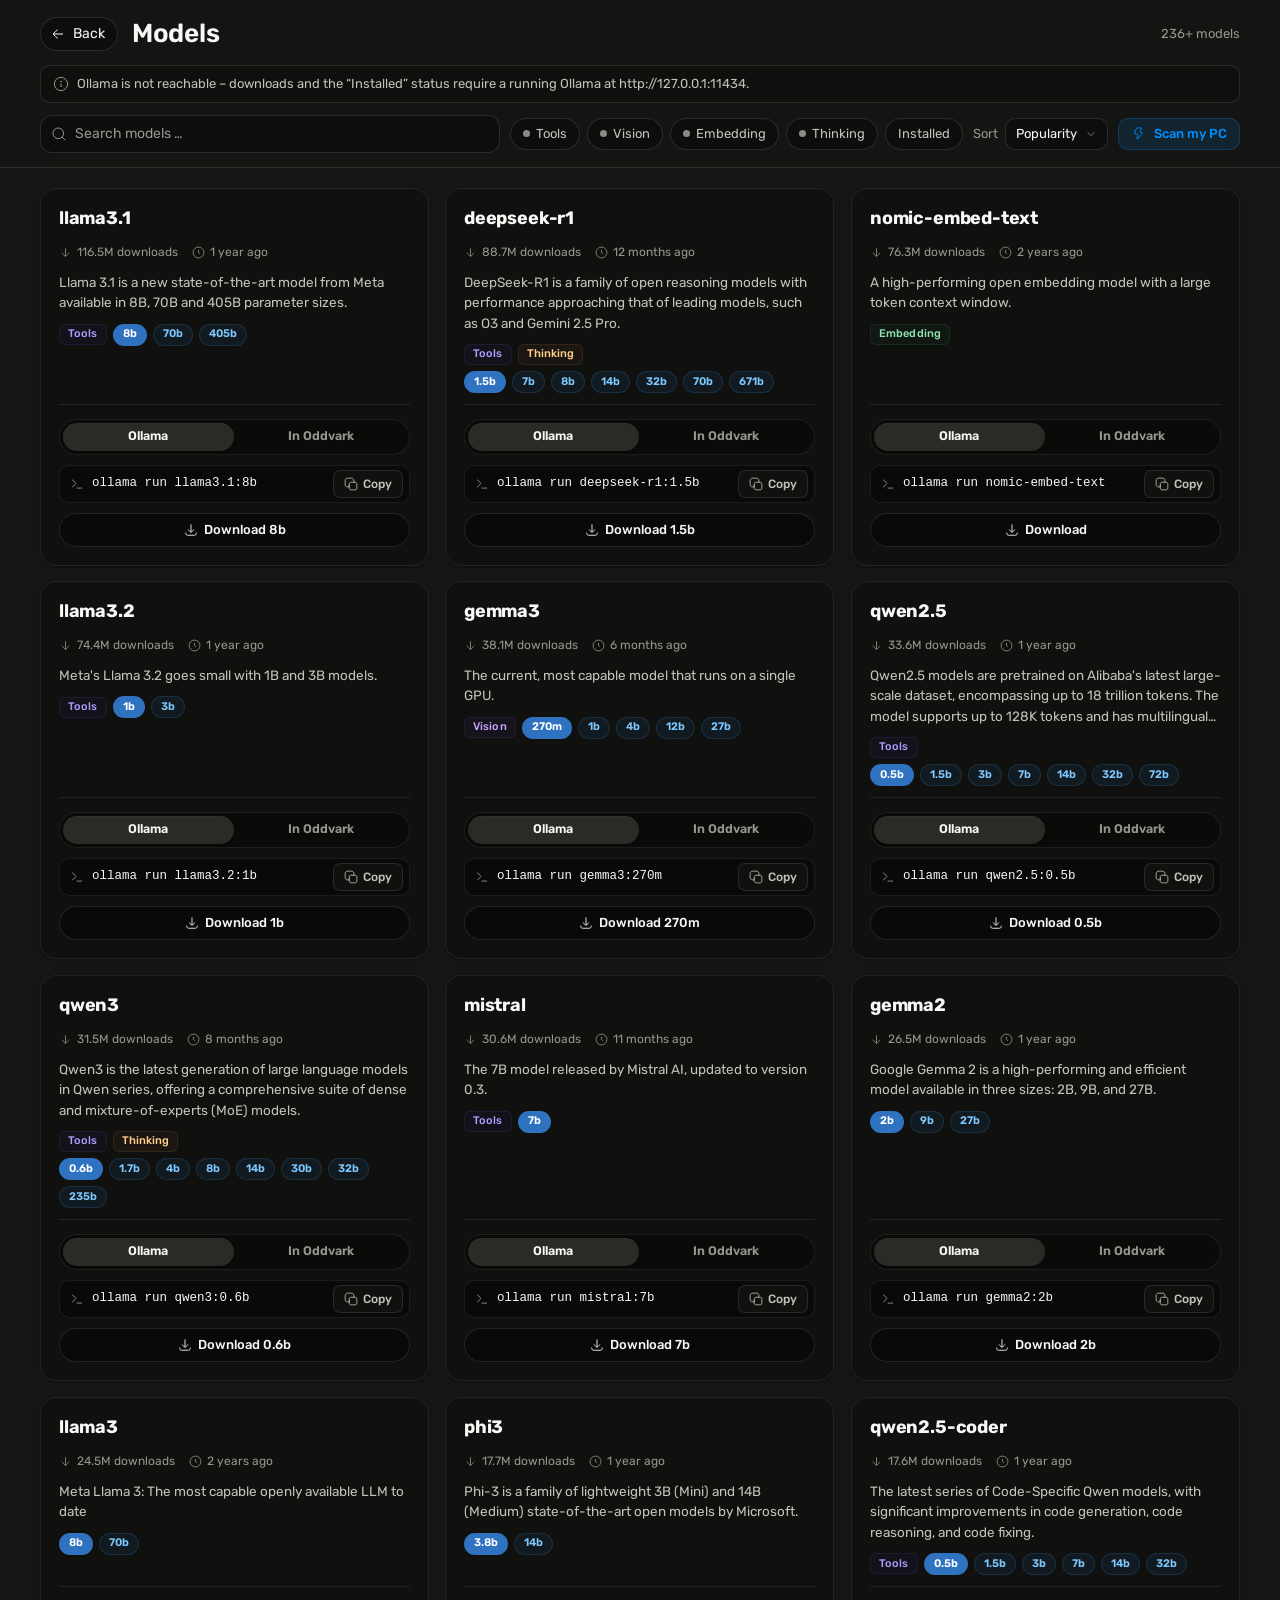
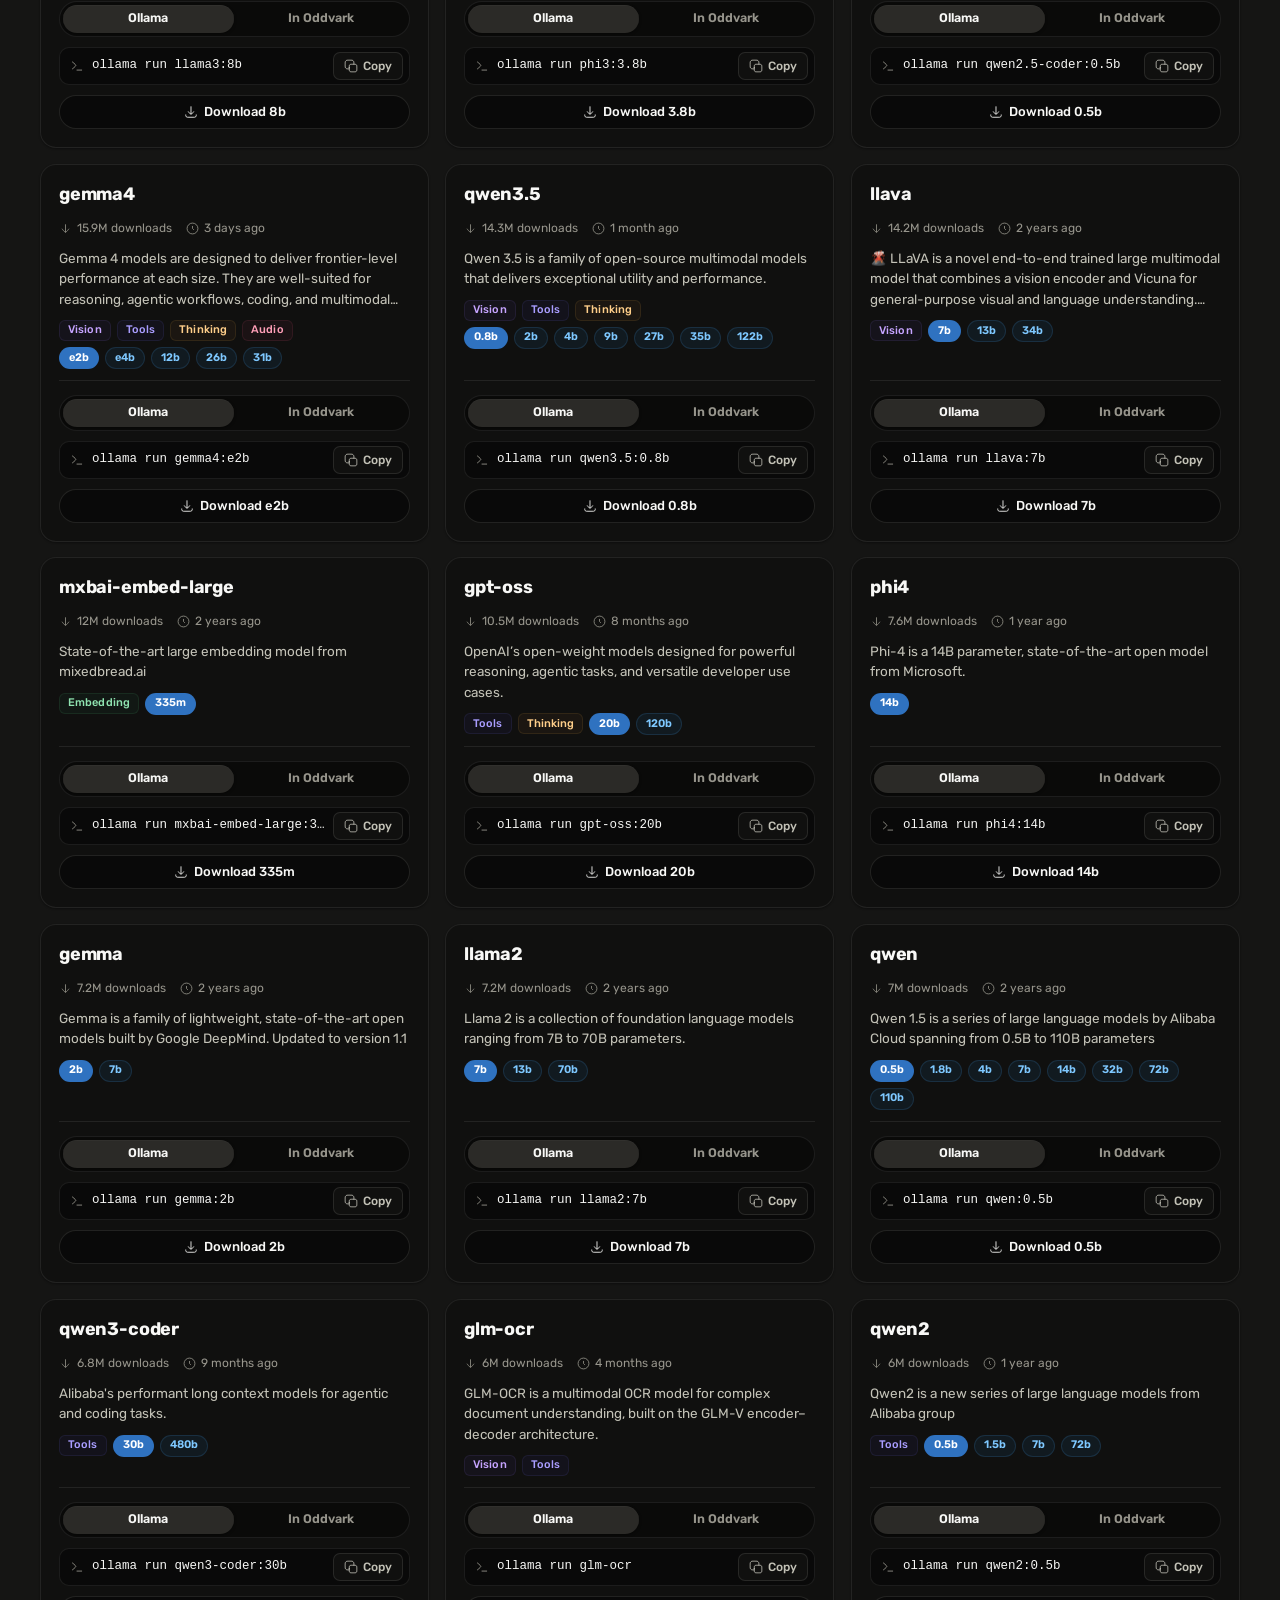
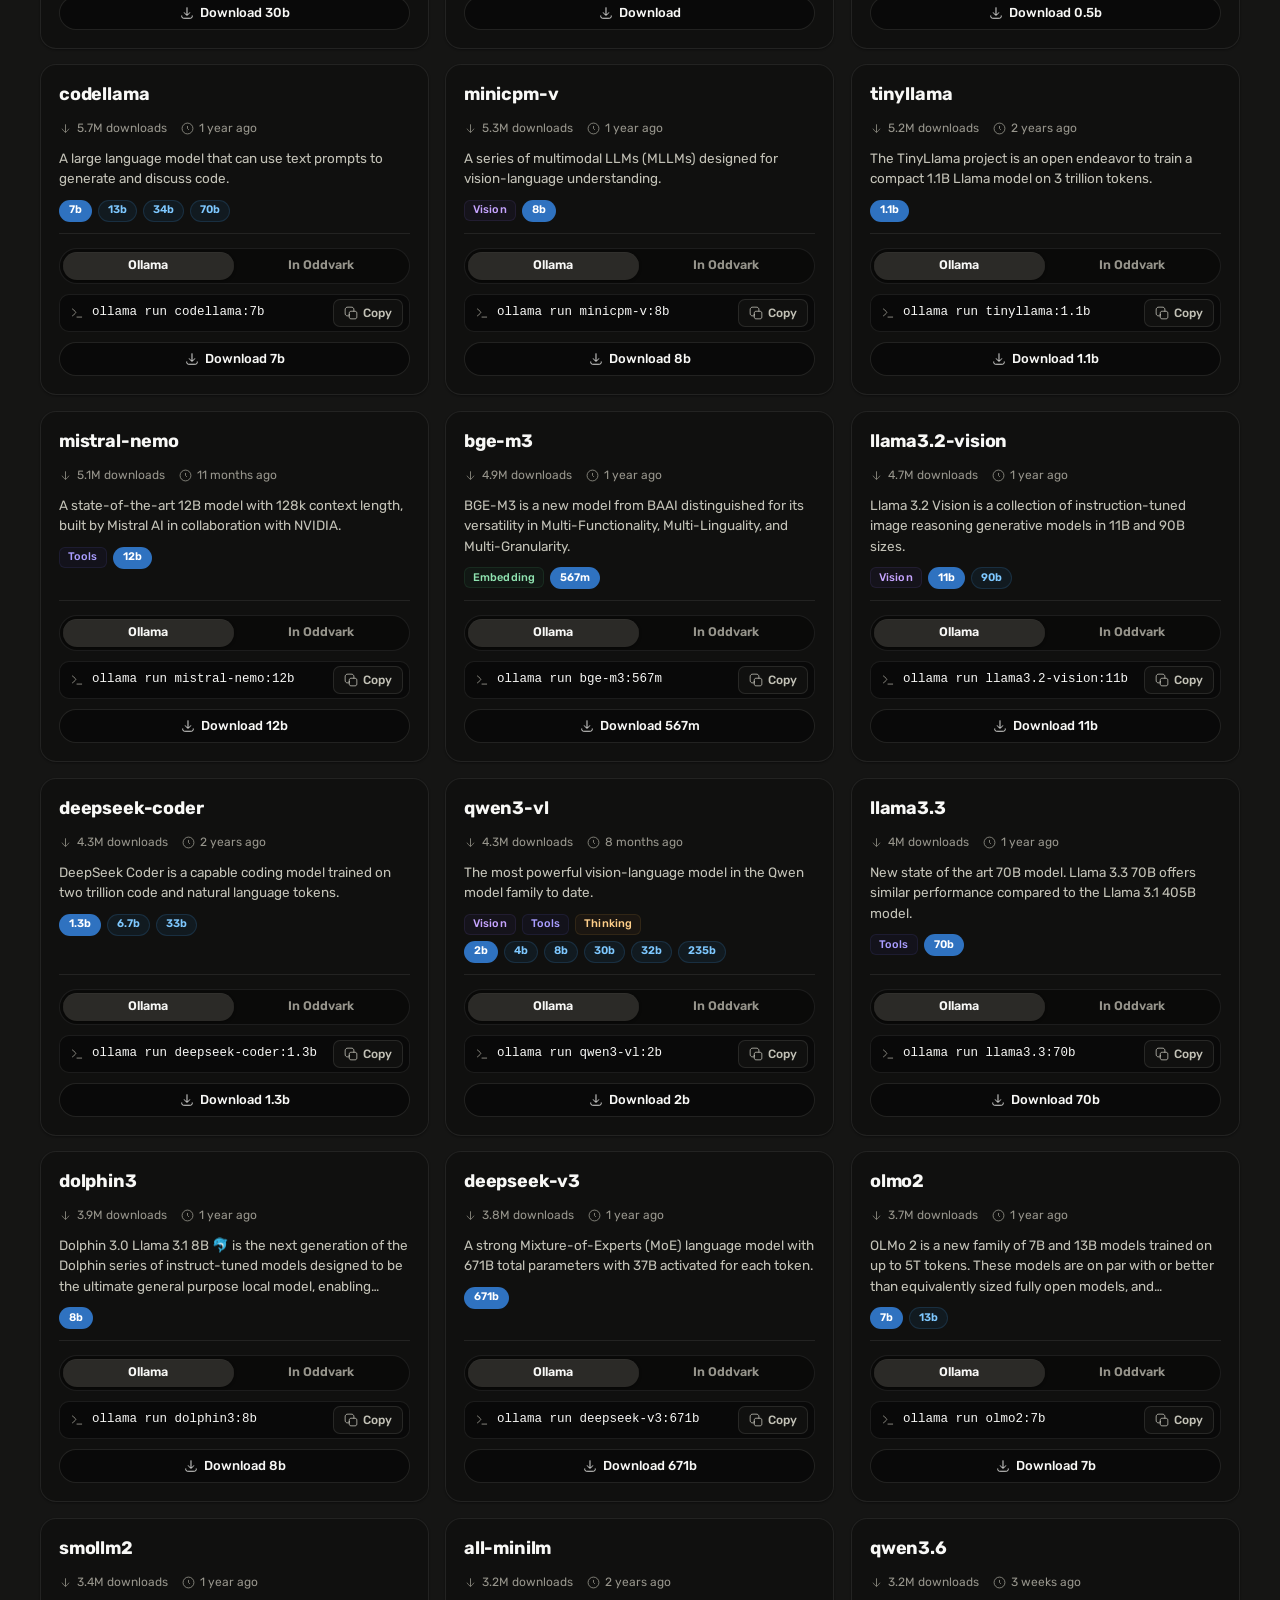
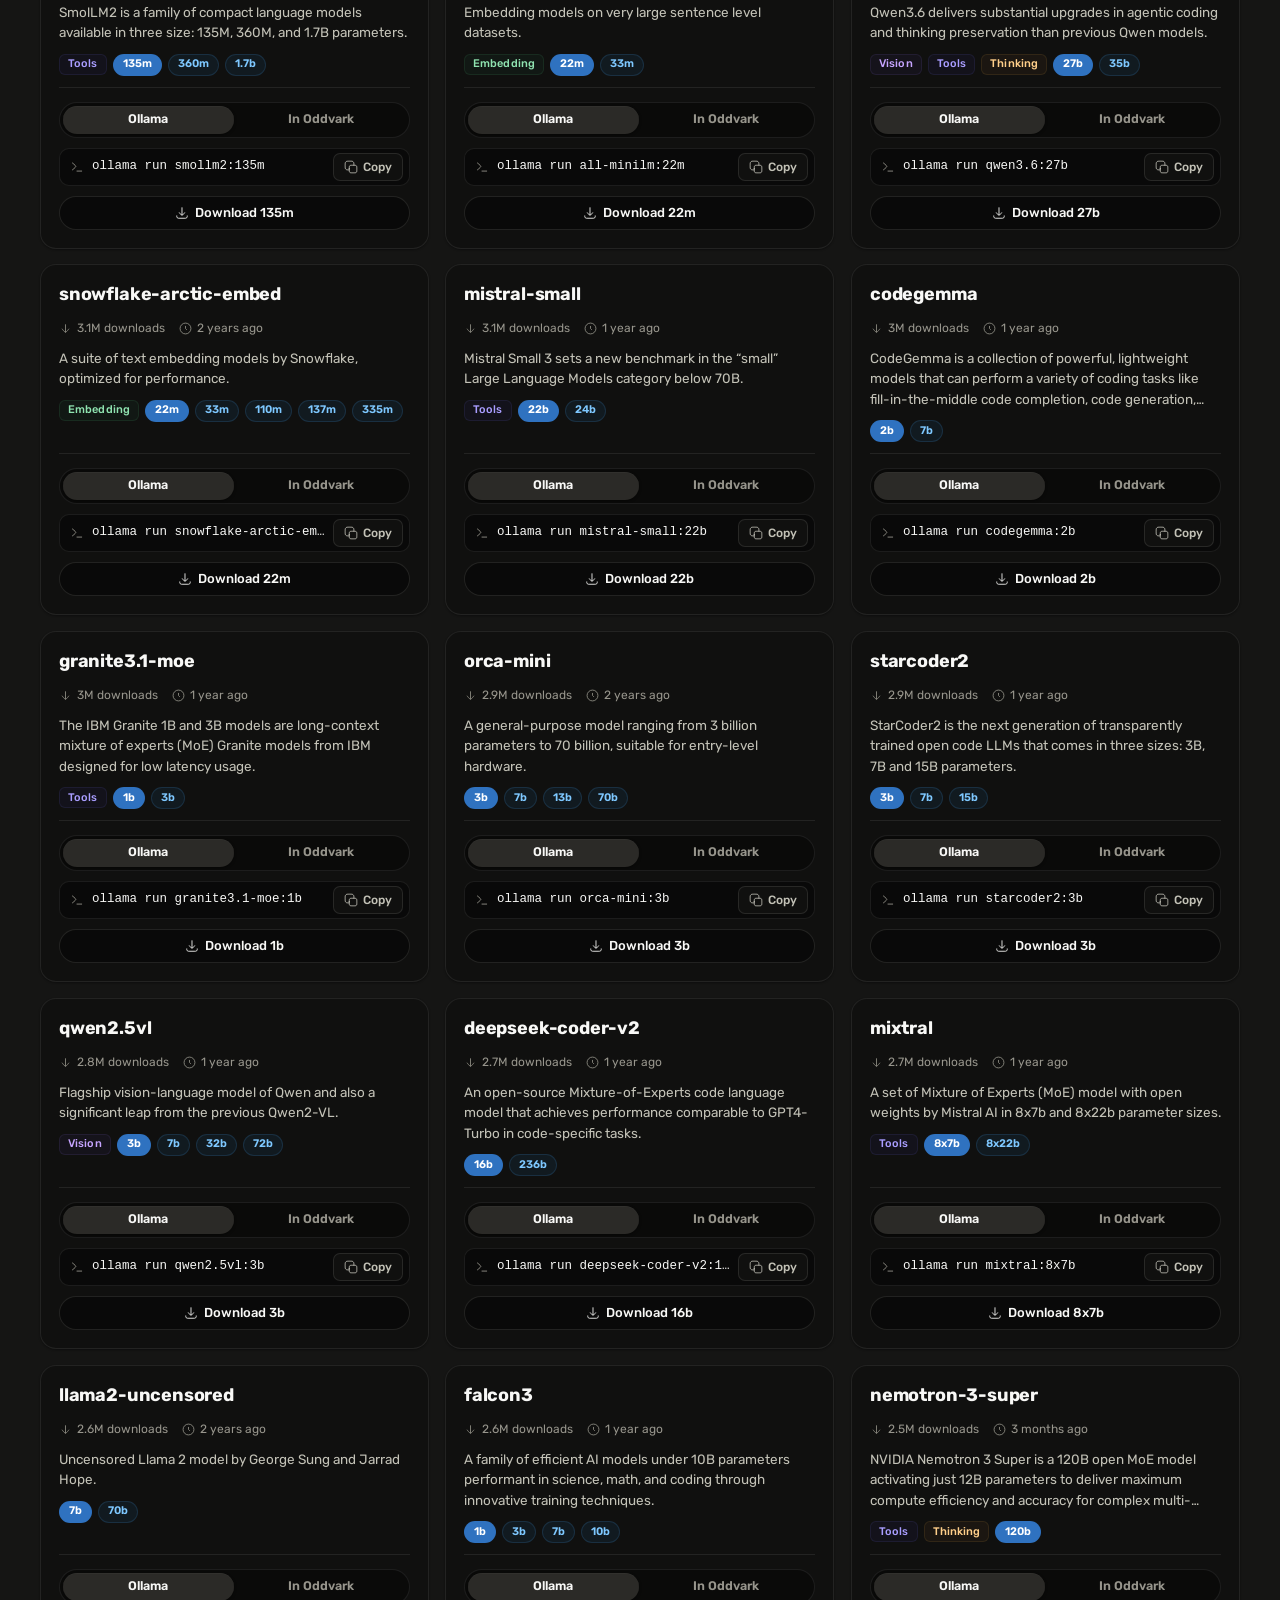
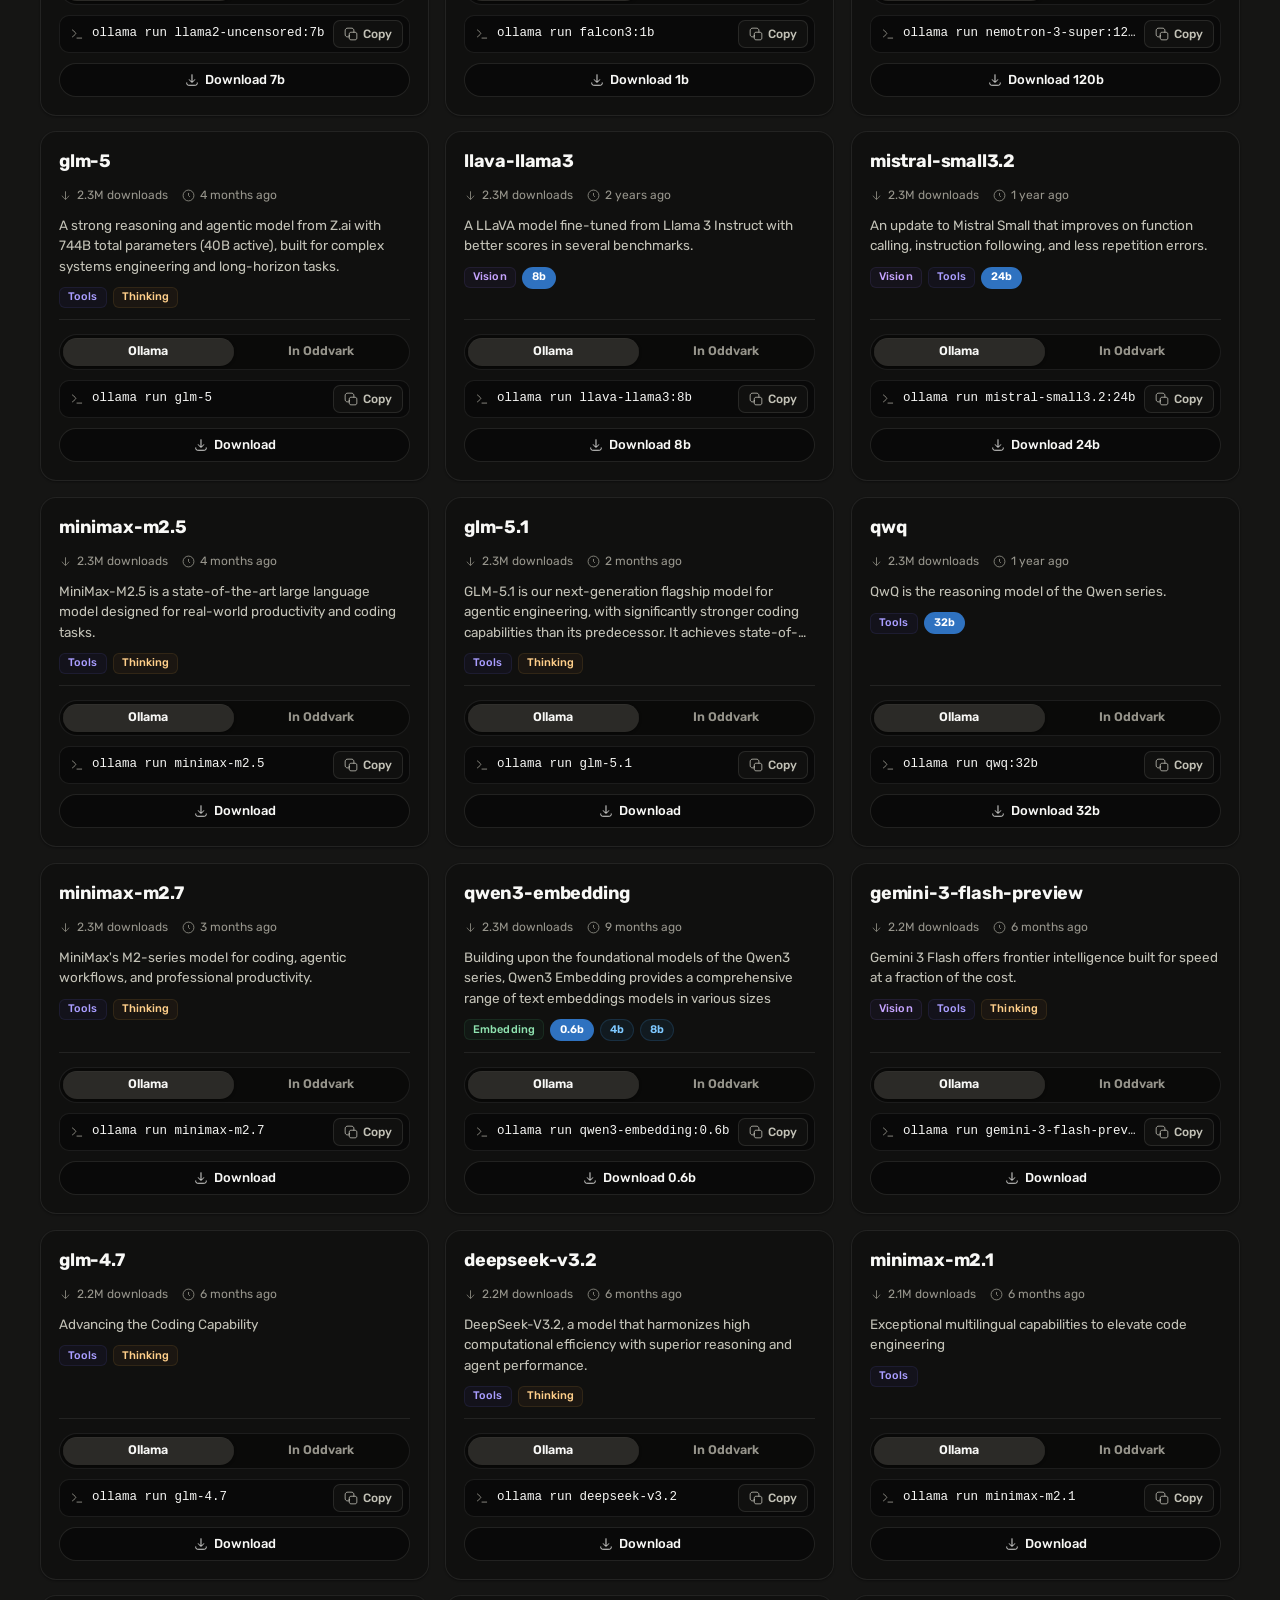
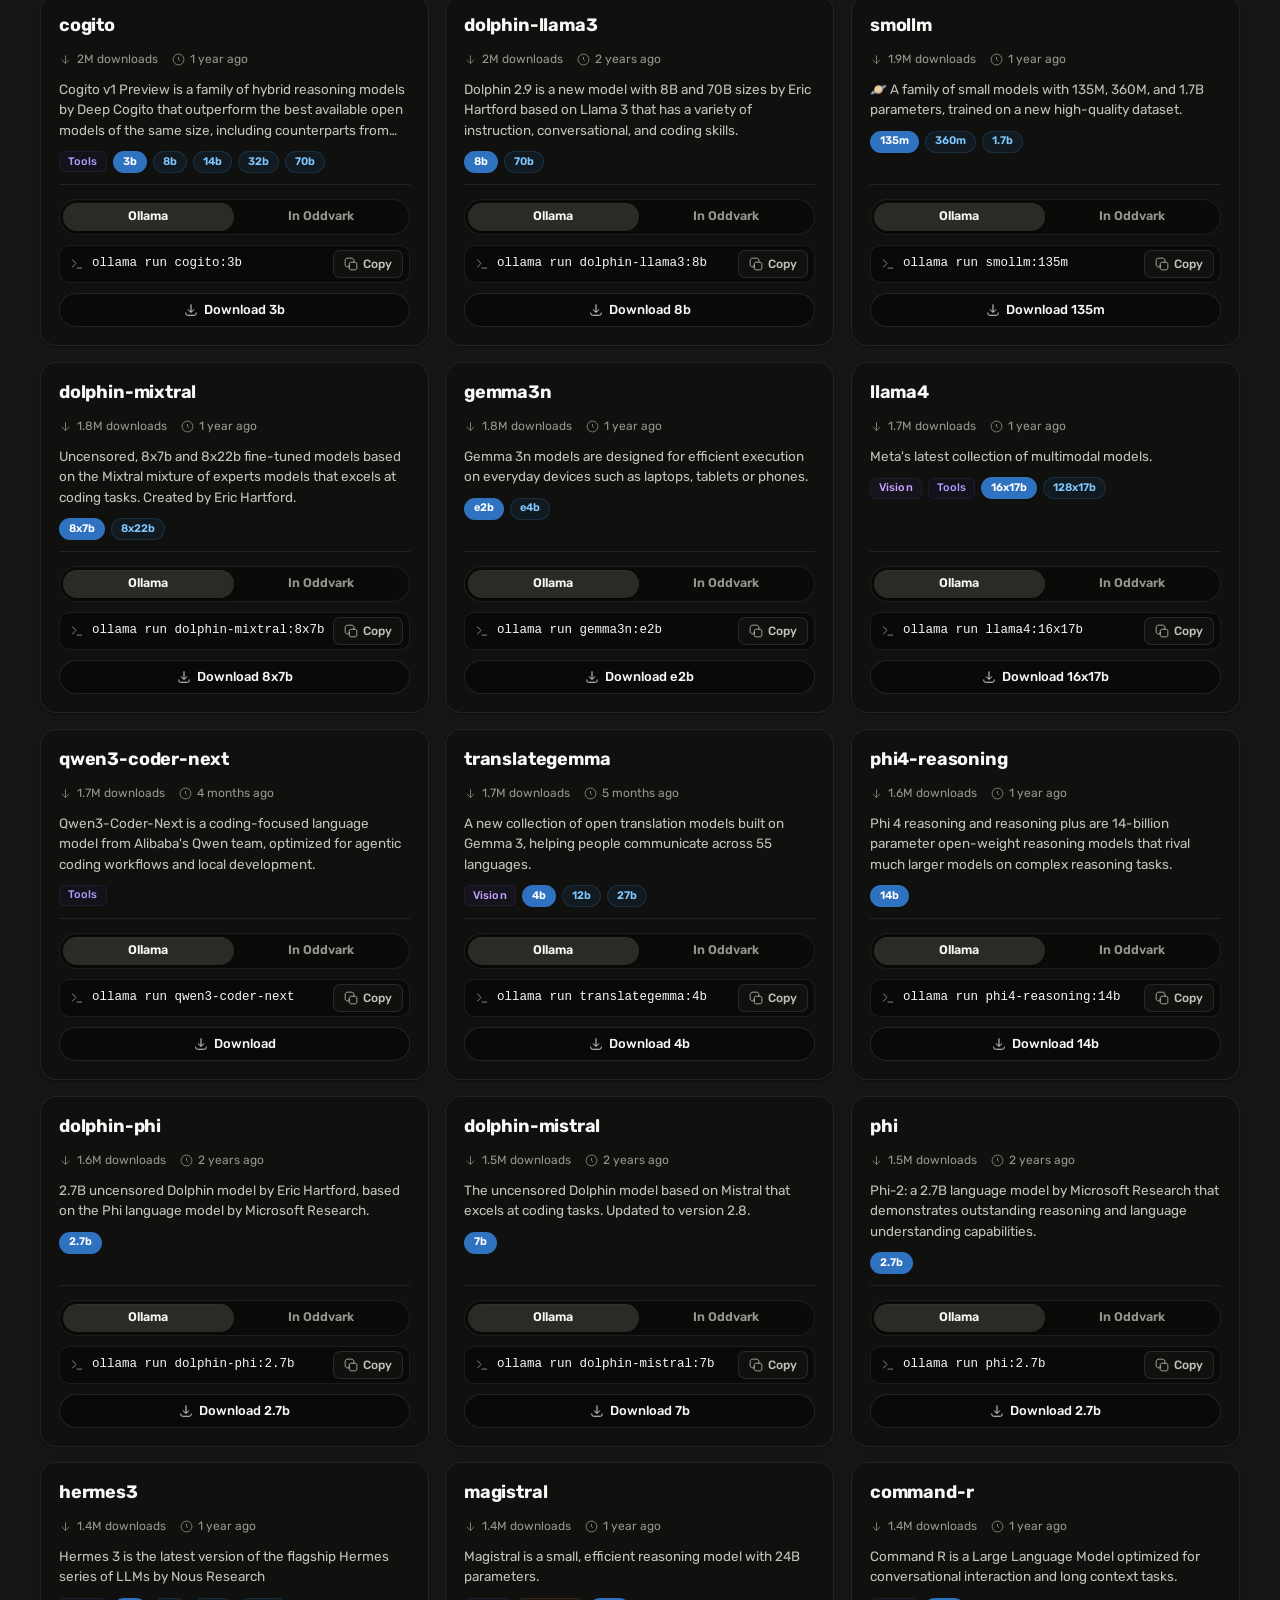
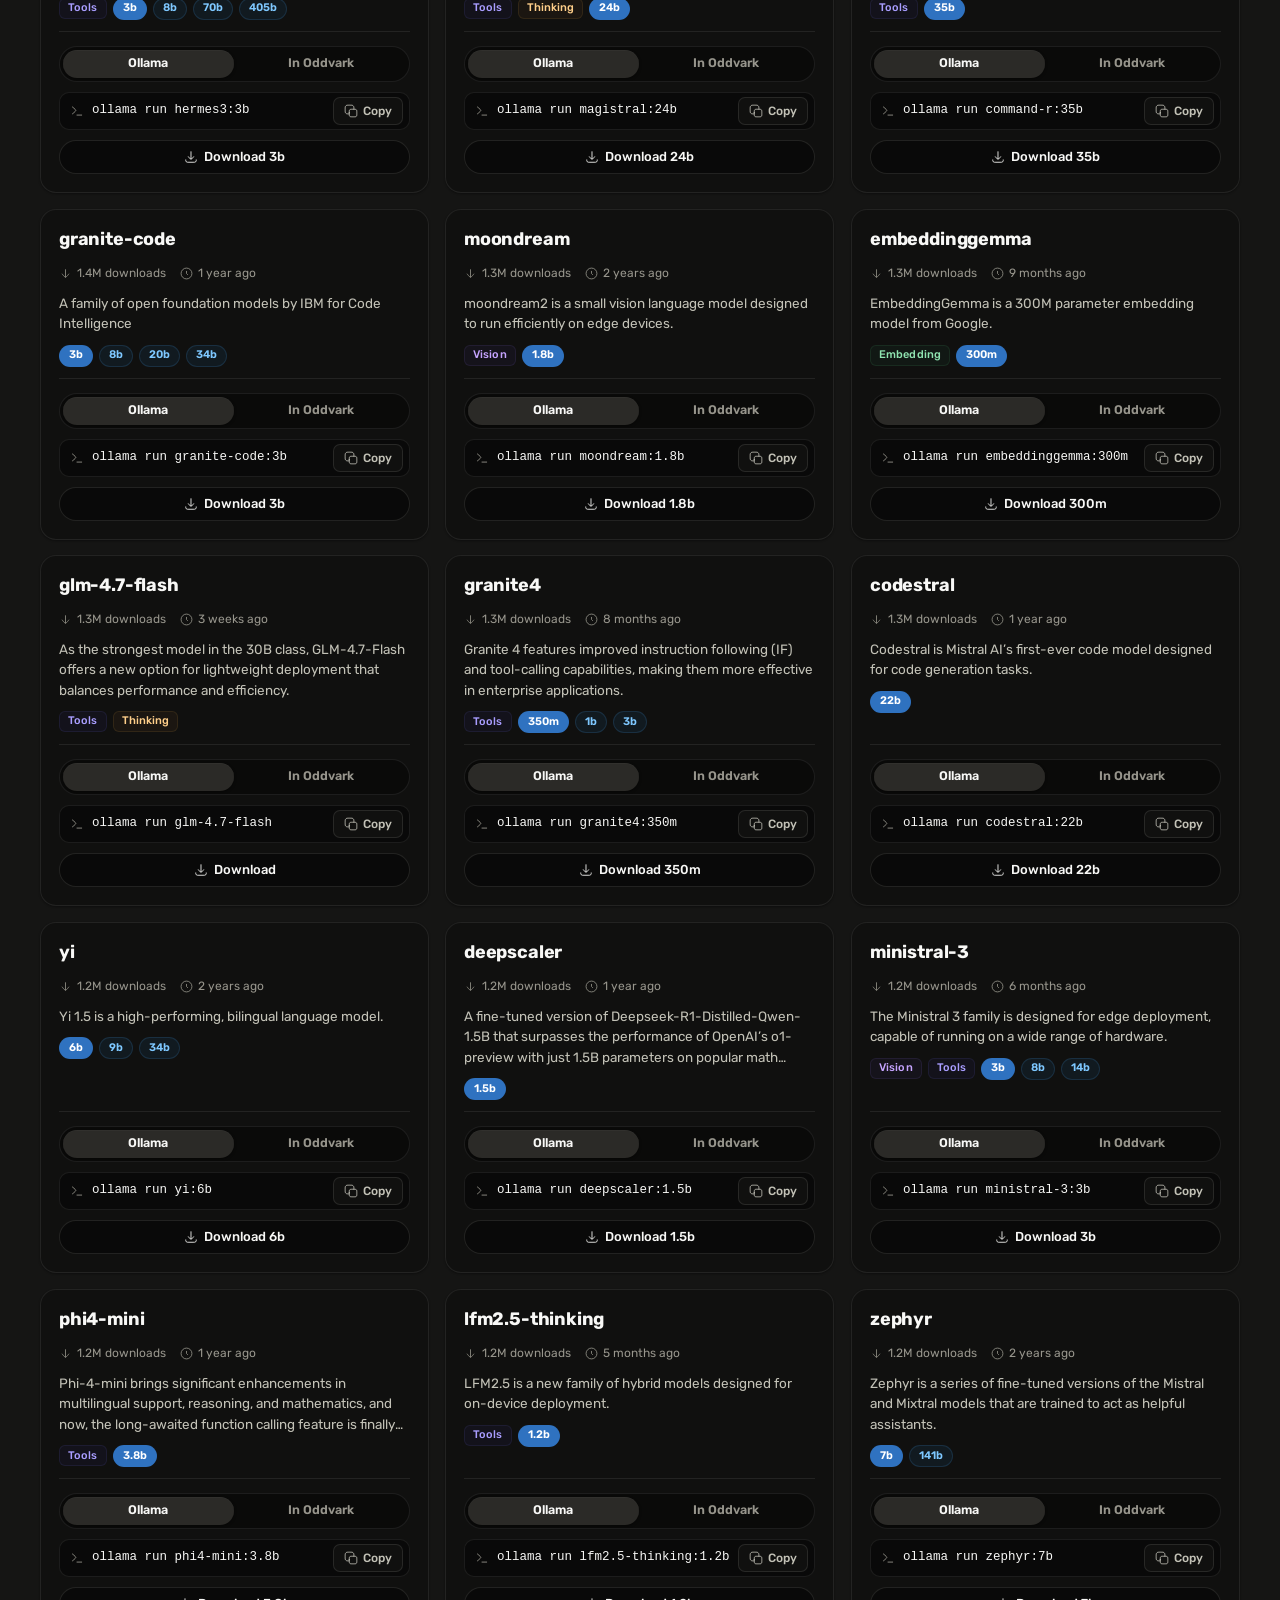
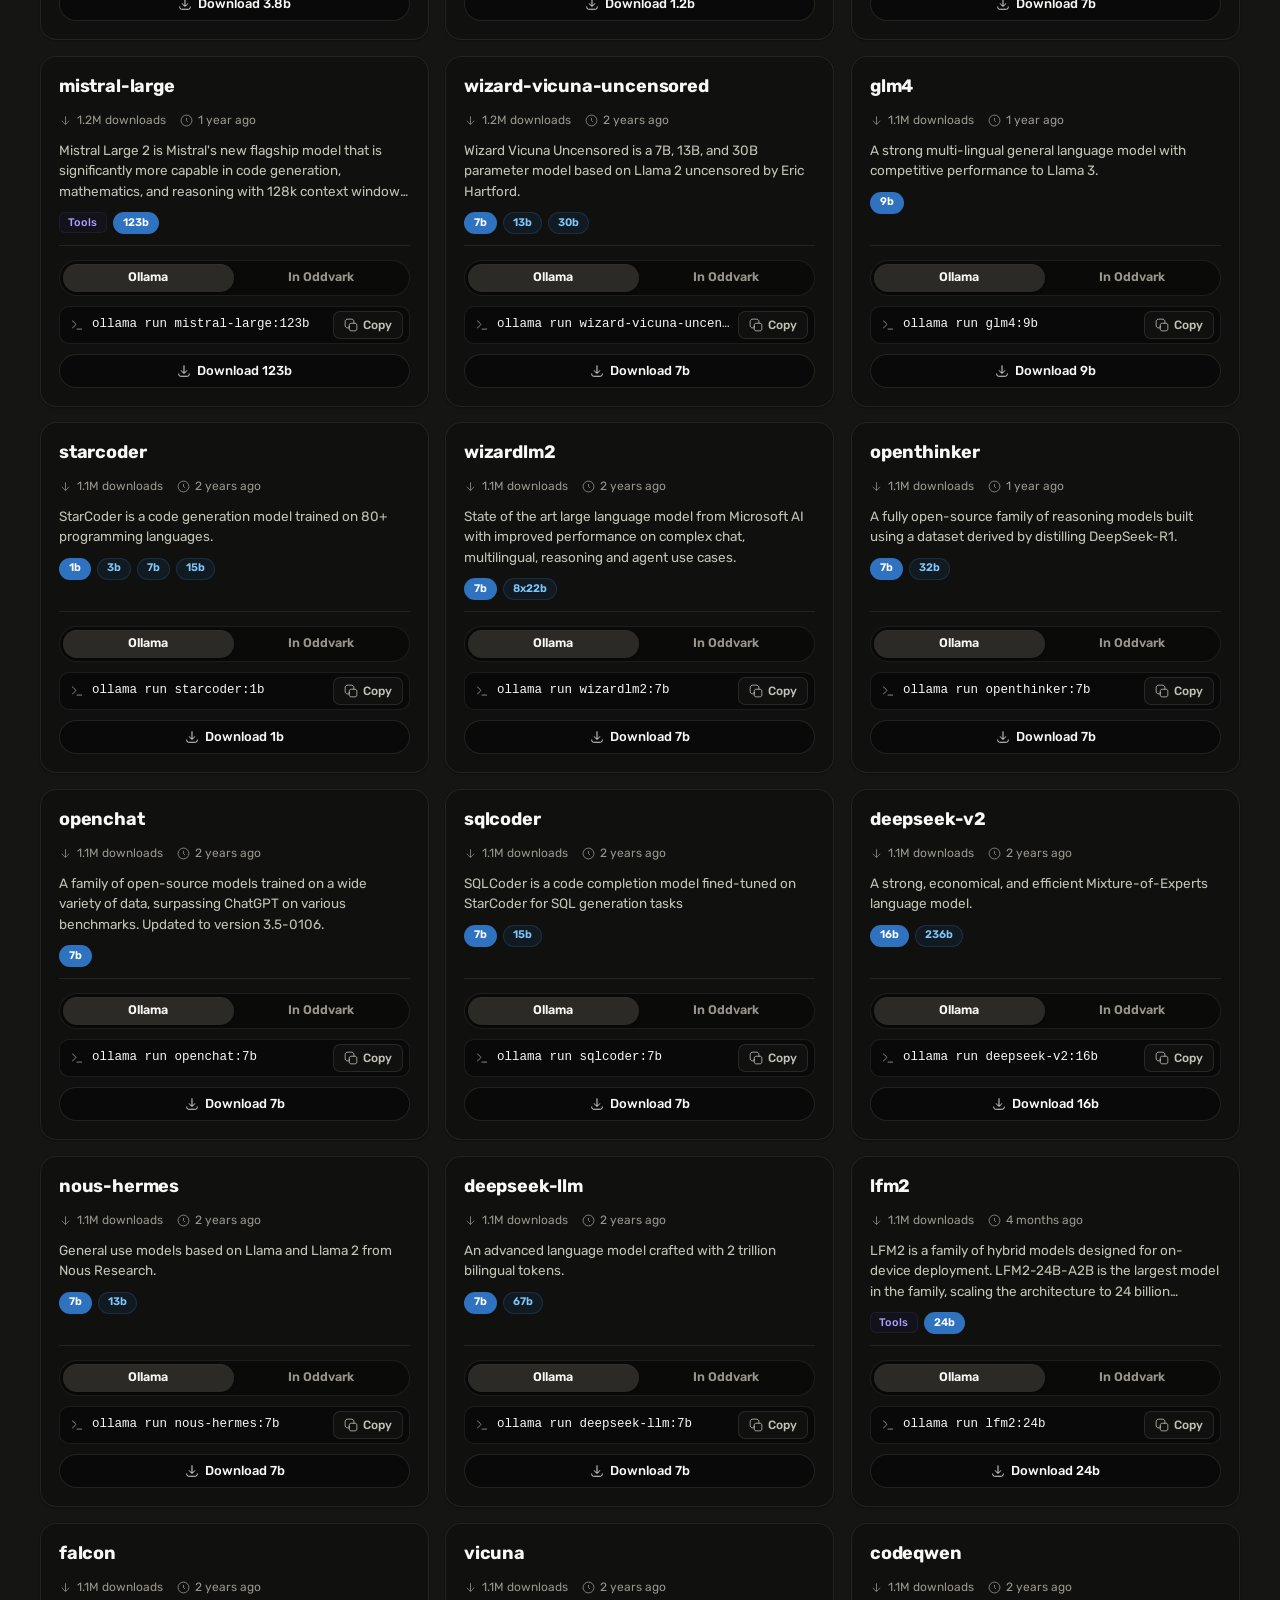
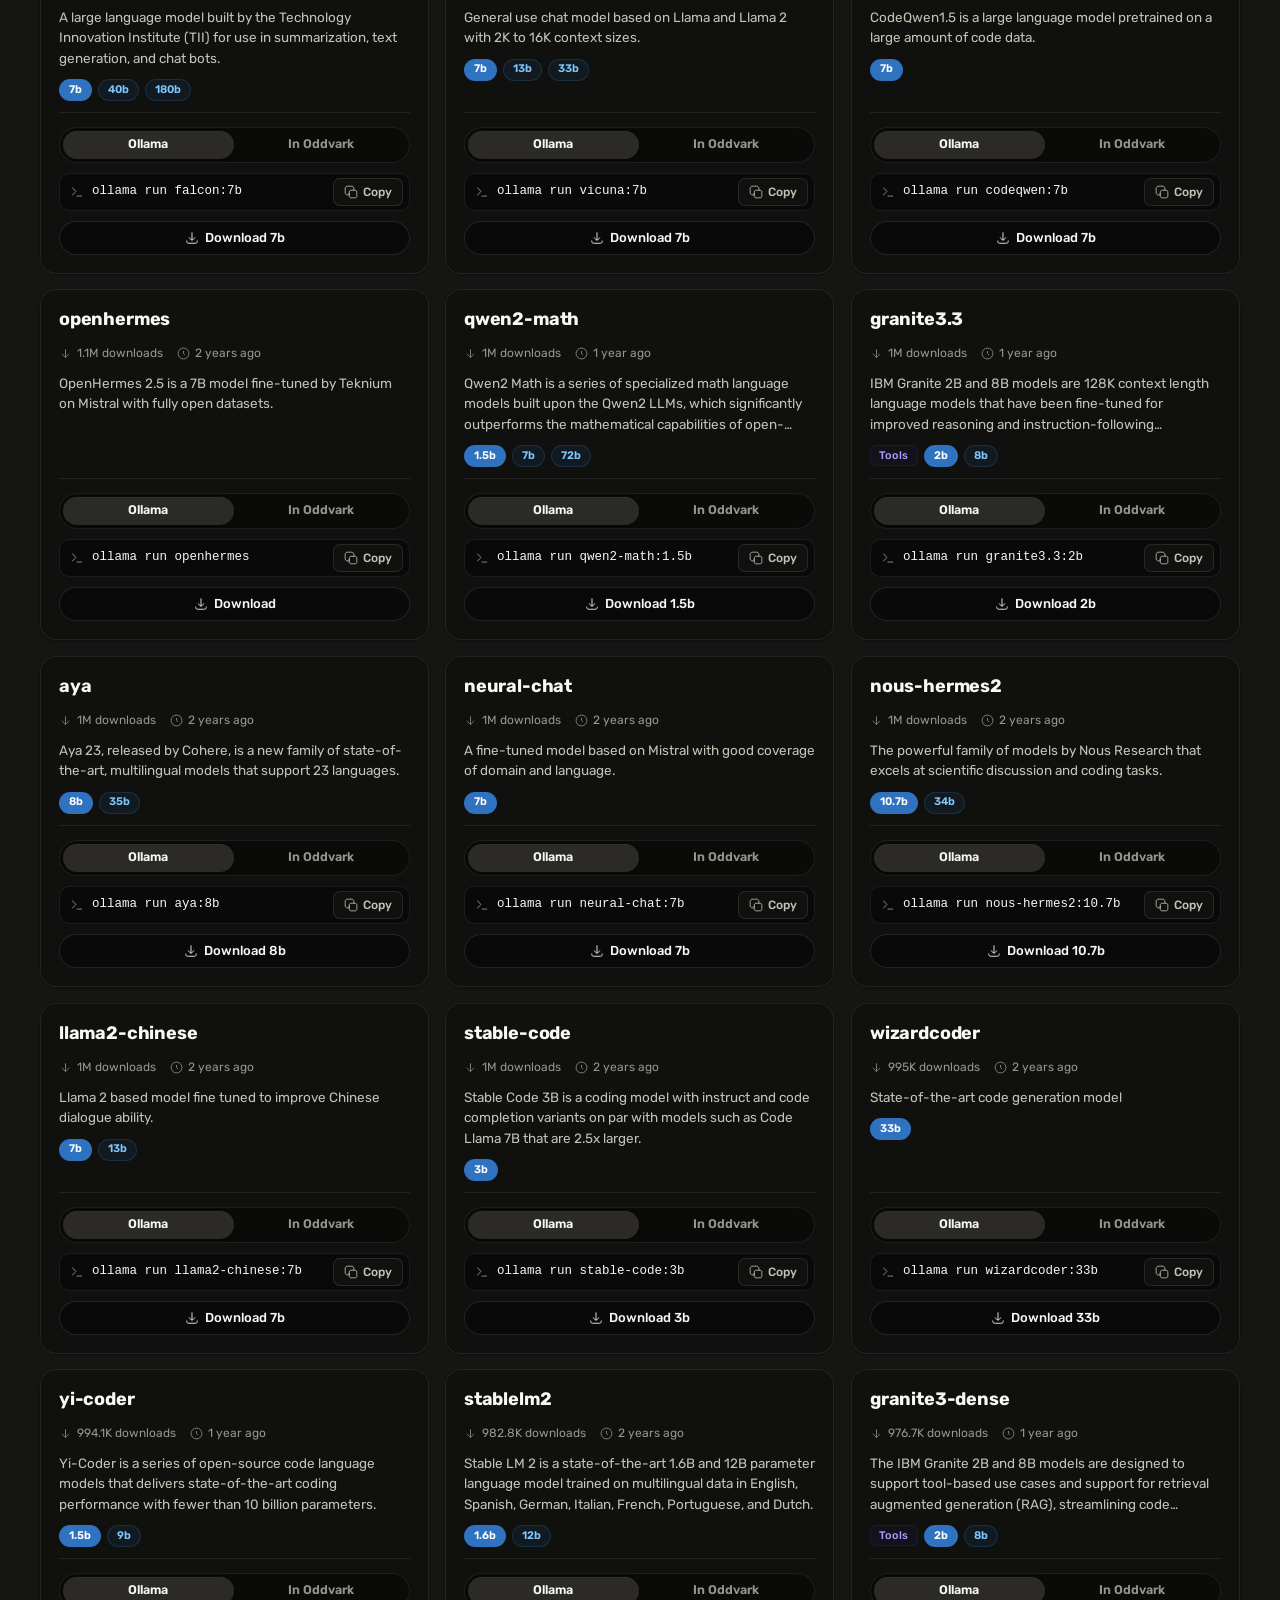
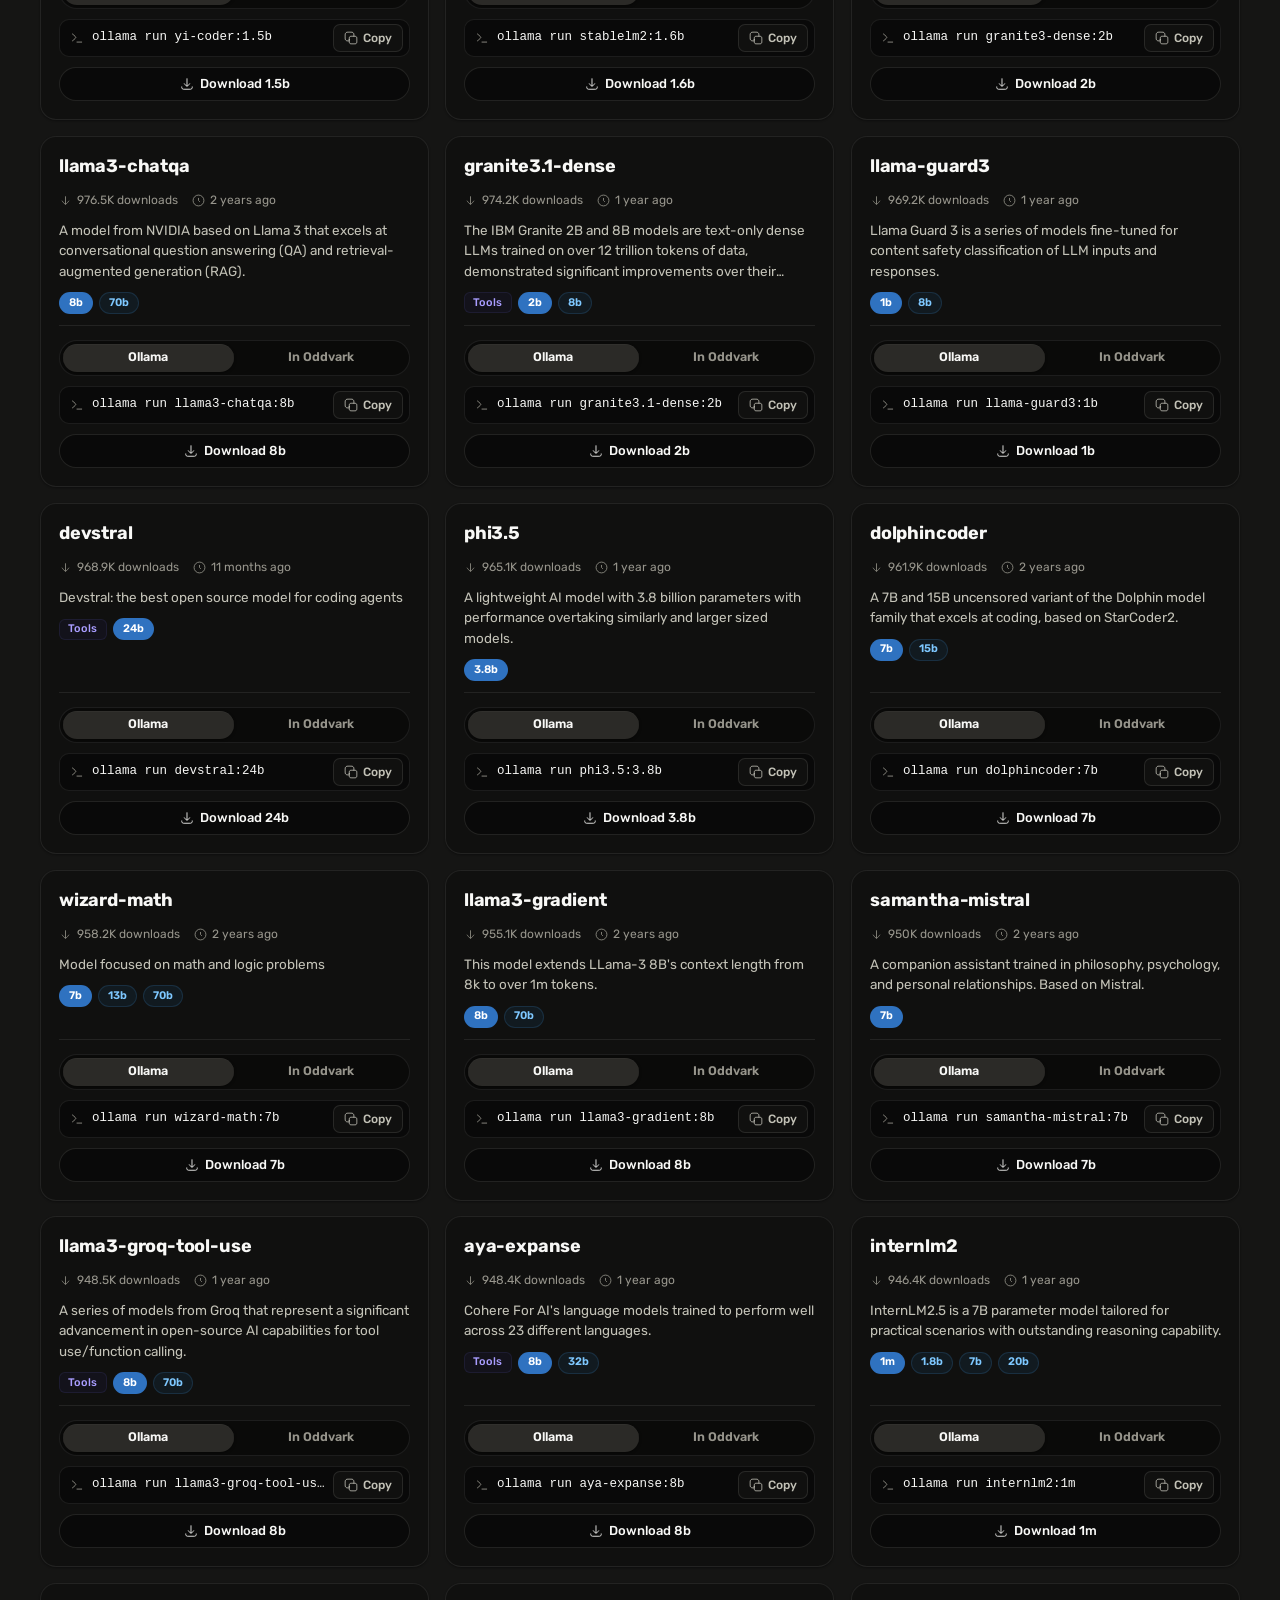
==== commit f7e1d617: "Rename project to Oddvark (assistant persona stays "Jarvis") Resolves the naming collision with isai" ====
--- a/frontend/models.html
+++ b/frontend/models.html
@@ -12,7 +12,7 @@
       name="viewport"
       content="width=device-width,initial-scale=1,viewport-fit=cover"
     />
-    <title>Jarvis – Models</title>
+    <title>Oddvark – Models</title>
     <link rel="icon" type="image/svg+xml" href="assets/favicon.svg" />
     <link rel="shortcut icon" href="assets/favicon.ico" />
     <link rel="stylesheet" href="assets/css/theme.css" />
--- a/frontend/assets/css/theme.css
+++ b/frontend/assets/css/theme.css
@@ -1,4 +1,4 @@
-/* Jarvis / Oddware – eigenes Fundament-Stylesheet.
+/* Oddvark / Oddware – eigenes Fundament-Stylesheet.
    Enthält: Rubik-Fonts, Design-Tokens (dunkel), Basis (html/body), Layout-Gerüst
    (Sidebar/Content) und die wenigen genutzten Utility-Klassen. Von Grund auf geschrieben;
    Farb-/Maßwerte sind am gerenderten Zustand abgemessen. Wird von index.html UND models.html
--- a/frontend/assets/css/models.css
+++ b/frontend/assets/css/models.css
@@ -1,4 +1,4 @@
-/* Jarvis – Modell-Bibliothek. Nutzt die Design-Tokens aus theme.css
+/* Oddvark – Modell-Bibliothek. Nutzt die Design-Tokens aus theme.css
    (hsl(var(--bg-100)) etc.) und übernimmt Easing/Popup-Gefühl aus app.css. */
 
 :root {
@@ -592,7 +592,7 @@
   background: #1d3e2c33;
 }
 
-/* Primär-Button (Tab "In Jarvis") */
+/* Primär-Button (Tab "In Oddvark") */
 .mdl-set {
   display: inline-flex;
   align-items: center;
--- a/frontend/assets/css/theme-ios.css
+++ b/frontend/assets/css/theme-ios.css
@@ -1,4 +1,4 @@
-/* Jarvis – iOS-Layer (Liquid-Glass-inspiriert). Wird in index.html UND models.html
+/* Oddvark – iOS-Layer (Liquid-Glass-inspiriert). Wird in index.html UND models.html
    als LETZTES Stylesheet geladen und verschiebt das Design dezent Richtung iOS 26:
 
    Prinzipien (Apple HIG / Liquid Glass):
